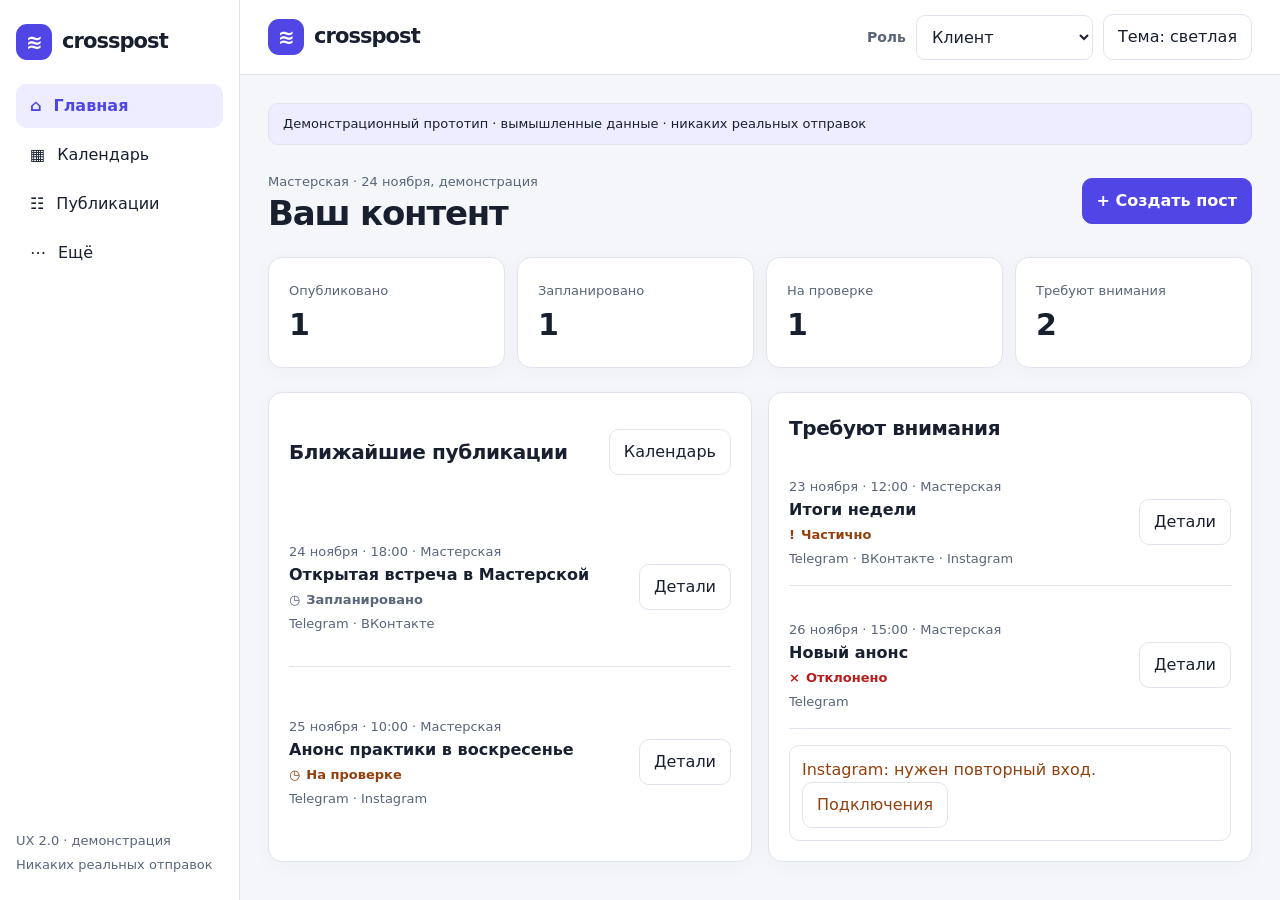
==== prototypes/ux-00/index.html @ fb5fc2f7 "test(prototype): cover moderation and mobile navigation in Chromium (T-509)" ====
<!doctype html>
<html lang="ru" data-theme="light">
<head><meta charset="utf-8"><meta name="viewport" content="width=device-width, initial-scale=1, viewport-fit=cover">
<meta http-equiv="Content-Security-Policy" content="default-src 'none'; style-src 'unsafe-inline'; script-src 'unsafe-inline'; img-src data: blob:; connect-src 'none'; form-action 'none'; base-uri 'none'">
<title>Crosspost — UX 2.0 · прототип</title>
<style>
:root{color-scheme:light;--bg:#f5f6fa;--panel:#fff;--ink:#182030;--muted:#59657a;--line:#e0e4ed;--accent:#4f46e5;--soft:#eeedff;--good:#166534;--warn:#92400e;--bad:#b91c1c;--shadow:0 4px 20px #26314a08}
[data-theme=dark]{color-scheme:dark;--bg:#10141c;--panel:#202838;--ink:#f1f5f9;--muted:#b0bed0;--line:#384358;--accent:#a5b4fc;--soft:#303253;--good:#86efac;--warn:#fcd34d;--bad:#fca5a5;--shadow:none}
*{box-sizing:border-box}body{margin:0;background:var(--bg);color:var(--ink);font:16px/1.5 system-ui,-apple-system,sans-serif}button,input,textarea,select{font:inherit;color:inherit}button{cursor:pointer}button:disabled{cursor:not-allowed;opacity:.6}button:focus-visible,input:focus-visible,textarea:focus-visible,select:focus-visible,a:focus-visible{outline:3px solid var(--accent);outline-offset:3px}button,input,textarea,select{min-height:44px}button{border:1px solid var(--line);border-radius:10px;background:var(--panel);padding:10px 14px}button:hover:not(:disabled){border-color:var(--accent)}button.primary{background:#4f46e5;color:white;border-color:#4f46e5;font-weight:650}button.subtle{background:transparent}button.danger{color:var(--bad)}button.active{background:var(--soft);color:var(--accent);font-weight:650}input,textarea,select{width:100%;border:1px solid var(--line);background:var(--panel);border-radius:9px;padding:11px}input[type=checkbox]{width:20px;min-height:20px;accent-color:#4f46e5}textarea{resize:vertical;min-height:130px}label{display:block;font-size:14px;font-weight:600}label>input,label>textarea,label>select{display:block;margin-top:7px}h1,h2,h3,p{margin:0}h1{font-size:clamp(25px,4vw,34px);letter-spacing:-.035em;line-height:1.2}h2{font-size:20px;letter-spacing:-.02em}h3{font-size:16px}small,.muted{color:var(--muted)}small{font-size:13px}.shell{display:grid;grid-template-columns:240px minmax(0,1fr);min-height:100dvh}.side{background:var(--panel);border-right:1px solid var(--line);padding:24px 16px;position:sticky;top:0;height:100dvh;display:flex;flex-direction:column;gap:24px}.brand{display:flex;align-items:center;gap:10px;font-size:21px;font-weight:750;letter-spacing:-.045em}.mark{display:grid;place-items:center;background:#4f46e5;color:white;width:36px;height:36px;border-radius:11px;font-size:20px}.nav{display:grid;gap:5px}.nav button{text-align:left;border:0;display:flex;gap:12px;align-items:center;background:transparent}.nav button.active{background:var(--soft)}.side .foot{margin-top:auto}.main{min-width:0}.top{display:flex;justify-content:space-between;align-items:center;gap:12px;padding:14px 28px;border-bottom:1px solid var(--line);background:var(--panel);position:sticky;top:0;z-index:2}.top select{width:auto;max-width:100%}.toolbar,.row{display:flex;align-items:center;gap:10px;flex-wrap:wrap}.spread{justify-content:space-between}.wrap{max-width:1160px;margin:auto;padding:28px;display:grid;gap:24px}.banner{background:var(--soft);border:1px solid var(--line);padding:10px 14px;border-radius:10px;font-size:13px;color:var(--ink)}.panel{background:var(--panel);border:1px solid var(--line);border-radius:14px;padding:20px;box-shadow:var(--shadow);min-width:0}.stack{display:grid;gap:16px}.grid2{display:grid;grid-template-columns:repeat(2,minmax(0,1fr));gap:16px}.metrics{display:grid;grid-template-columns:repeat(4,minmax(0,1fr));gap:12px}.metric b{display:block;font-size:30px;letter-spacing:-.05em}.list{display:grid;gap:0}.item{display:flex;align-items:center;justify-content:space-between;gap:12px;padding:15px 0;border-bottom:1px solid var(--line);min-width:0}.item:last-child{border:0}.item>div:first-child{min-width:0;overflow-wrap:anywhere}.status{display:inline-flex;gap:6px;align-items:center;font-size:13px;font-weight:650;color:var(--muted)}.status.good{color:var(--good)}.status.warn{color:var(--warn)}.status.bad{color:var(--bad)}.platform{display:inline-flex;align-items:center;gap:8px}.avatar{display:inline-grid;place-items:center;flex-shrink:0;width:36px;height:36px;border-radius:10px;background:var(--soft);color:var(--accent);font-size:12px;font-weight:800}.target{display:flex;align-items:center;gap:10px;padding:12px;border:1px solid var(--line);border-radius:10px;cursor:pointer;min-height:58px}.target>span:nth-child(2){flex:1}.target.disabled{opacity:.7;cursor:not-allowed}.target input{display:inline;margin:0}.editor{display:grid;grid-template-columns:minmax(0,1.4fr) minmax(0,1fr);gap:18px;align-items:start}.actions{display:flex;justify-content:flex-end;gap:10px;flex-wrap:wrap}.cal{display:grid;grid-template-columns:repeat(7,minmax(0,1fr));gap:6px}.cal button{min-width:0;padding:7px 4px;min-height:64px;text-align:left;font-size:13px;overflow-wrap:anywhere}.cal .blank{min-height:40px}.daylabel{text-align:center;font-size:12px;color:var(--muted)}.dot{display:block;font-size:11px;color:var(--accent);margin-top:3px}.chips{display:flex;gap:7px;flex-wrap:wrap}.chip{font-size:13px;padding:5px 10px;min-height:44px}.error{color:var(--bad);border:1px solid var(--bad);border-radius:10px;padding:12px}.notice{color:var(--warn);border:1px solid var(--line);border-radius:10px;padding:12px}.empty{padding:22px;text-align:center;color:var(--muted)}.detail{padding:12px;border:1px solid var(--line);border-radius:10px}.mobile{display:none}.preview{white-space:pre-wrap;overflow-wrap:anywhere}.file{overflow-wrap:anywhere}dialog{width:min(520px,calc(100vw - 32px));max-height:85dvh;overflow:auto;border:1px solid var(--line);border-radius:16px;background:var(--panel);color:var(--ink);padding:22px;box-shadow:0 14px 50px #0003}dialog::backdrop{background:#11182788}#toast{min-height:0}#toast:not(:empty){position:fixed;bottom:24px;right:24px;z-index:5;background:var(--panel);border:1px solid var(--line);border-radius:12px;padding:12px 18px;box-shadow:0 10px 36px #0002;max-width:calc(100vw - 48px)}.skip{position:absolute;left:-999px}.skip:focus{left:10px;top:10px;z-index:9;background:var(--panel);padding:12px}
@media(max-width:900px){.shell{grid-template-columns:190px minmax(0,1fr)}.side{padding:20px 12px}.wrap{padding:20px}.metrics{grid-template-columns:repeat(2,minmax(0,1fr))}.editor{grid-template-columns:1fr}.top{padding:12px 20px}}
@media(max-width:640px){.shell{display:block}.side{display:none}.top{position:relative;padding:12px 14px;flex-wrap:wrap}.top .toolbar{width:100%}.top select{flex:1;min-width:0}.wrap{padding:16px 14px calc(98px + env(safe-area-inset-bottom));gap:16px}.panel{padding:14px}.grid2{grid-template-columns:1fr}.metric b{font-size:26px}.mobile{display:flex;position:fixed;bottom:0;left:0;right:0;background:var(--panel);border-top:1px solid var(--line);padding:7px 5px calc(7px + env(safe-area-inset-bottom));z-index:3;justify-content:space-around}.mobile button{border:0;padding:6px 4px;flex:1;min-width:0;background:transparent;font-size:11px;display:grid;place-items:center;gap:2px}.mobile button.active{background:var(--soft)}.mobile .symbol{font-size:20px}.cal{gap:3px}.cal button{min-height:52px;padding:4px;font-size:12px}.dot{font-size:10px}.actions button{flex:1}.item{align-items:flex-start}.item>.toolbar{justify-content:flex-end}#toast:not(:empty){bottom:85px;right:12px;max-width:calc(100vw - 24px)}}
</style></head>
<body><a href="#content" class="skip">К содержанию</a>
<div class="shell"><aside class="side"><div class="brand"><span class="mark" aria-hidden="true">≋</span>crosspost</div><nav class="nav" id="nav" aria-label="Основное меню"></nav><div class="foot muted"><small>UX 2.0 · демонстрация<br>Никаких реальных отправок</small></div></aside>
<main class="main" id="content"><header class="top"><div class="brand"><span class="mark" aria-hidden="true">≋</span><span>crosspost</span></div><div class="toolbar"><label for="role" class="muted">Роль</label><select id="role" aria-label="Роль демонстрации"><option value="client">Клиент</option><option value="admin">Администратор</option></select><select id="profile" aria-label="Профиль" hidden><option value="studio">Мастерская (демо)</option><option value="yoga">Студия йоги (демо)</option></select><button id="theme" aria-label="Переключить тему">Тема: светлая</button></div></header><div class="wrap" id="view"></div></main></div>
<nav id="mobile" class="mobile" aria-label="Мобильное меню"></nav><dialog id="dialog" aria-labelledby="dialog-title"><div id="dialog-body"></div></dialog><div id="toast" role="status" aria-live="polite"></div>
<script>
"use strict";
const $=id=>document.getElementById(id);
const esc=s=>String(s??"").replace(/[&<>"']/g,c=>({"&":"&amp;","<":"&lt;",">":"&gt;",'"':"&quot;","'":"&#39;"}[c]));
const targets=[{id:"tg",name:"Telegram",detail:"Новости студии",tag:"TG"},{id:"vk",name:"ВКонтакте",detail:"Сообщество",tag:"VK"},{id:"ig",name:"Instagram",detail:"Профиль",tag:"IG"},{id:"ya",name:"Яндекс",detail:"Площадка",tag:"Я"}];
const status={scheduled:["◷","Запланировано",""],pending:["◷","На проверке","warn"],done:["✓","Опубликовано","good"],submitted:["?","Отправлено без подтверждения","warn"],failed:["!","Не опубликовано","bad"],partial:["!","Частично","warn"],rejected:["×","Отклонено","bad"],cancelled:["×","Отменено",""],unknown:["?","Результат неизвестен","warn"],relogin:["!","Нужен повторный вход","bad"]};
const date0="2026-11-24";
let seq=100,role="client",profile="studio",page="home",filter="all",query="",mode="week",selectedDate=date0,month=10,year=2026,weekStart="2026-11-23",theme="light",scenario="normal",notice="",toastTimer=0;
let posts=[
{id:1,profile:"studio",text:"Открытая встреча в Мастерской",date:"2026-11-24",time:"18:00",status:"scheduled",targets:["tg","vk"]},
{id:2,profile:"studio",text:"Анонс практики в воскресенье",date:"2026-11-25",time:"10:00",status:"pending",targets:["tg","ig"]},
{id:3,profile:"studio",text:"Итоги недели",date:"2026-11-23",time:"12:00",status:"partial",targets:["tg","vk","ig"],outcomes:{tg:"done",vk:"submitted",ig:"failed"}},
{id:4,profile:"studio",text:"Фото с мероприятия",date:"2026-11-23",time:"09:00",status:"done",targets:["tg"],outcomes:{tg:"done"}},
{id:5,profile:"studio",text:"Новый анонс",date:"2026-11-26",time:"15:00",status:"rejected",targets:["tg"],reason:"Уточните дату мероприятия."},
{id:6,profile:"yoga",text:"Утренняя практика йоги",date:"2026-11-27",time:"07:00",status:"scheduled",targets:["tg"]},
{id:7,profile:"yoga",text:"Расписание занятий",date:"2026-11-24",time:"13:00",status:"pending",targets:["tg","vk"]}];
const drafts=new Map(), connections={studio:{tg:"live",vk:"live",ig:"relogin",ya:"live"},yoga:{tg:"live",vk:"live",ig:"relogin",ya:"live"}};
const own=()=>posts.filter(p=>p.profile===profile);
const key=()=>role+":"+profile;
const fresh=()=>({text:"",media:"",kind:"none",targets:[],when:"later",date:selectedDate,time:"18:00",id:null});
const draft=()=>{if(!drafts.has(key()))drafts.set(key(),fresh());return drafts.get(key())};
const names={studio:"Мастерская",yoga:"Студия йоги"};
const navs=()=>role==="admin"?[["home","⌂","Обзор"],["calendar","▦","Контент-план"],["posts","☷","Публикации"],["moderation","✓","Модерация"],["clients","♙","Клиенты"],["connections","↔","Подключения"],["more","⋯","Ещё"]]:[["home","⌂","Главная"],["calendar","▦","Календарь"],["posts","☷","Публикации"],["more","⋯","Ещё"]];
const showStatus=s=>{const a=status[s]||status.unknown;return '<span class="status '+a[2]+'"><span aria-hidden="true">'+a[0]+'</span>'+a[1]+'</span>'};
const button=(label,action,cls="")=>'<button type="button" class="'+cls+'" data-action="'+action+'">'+label+'</button>';
const heading=(title,sub,action="")=>'<div class="row spread"><div><small>'+esc(sub)+'</small><h1>'+esc(title)+'</h1></div>'+action+'</div>';
const dateStr=d=>new Date(d+"T12:00:00Z").toLocaleDateString("ru-RU",{day:"numeric",month:"long",timeZone:"UTC"});
const iso=(y,m,d)=>new Date(Date.UTC(y,m,d)).toISOString().slice(0,10);
const shift=(d,n)=>{const x=new Date(d+"T12:00:00Z");x.setUTCDate(x.getUTCDate()+n);return x.toISOString().slice(0,10)};
function toast(s){$("toast").textContent=s;clearTimeout(toastTimer);toastTimer=setTimeout(()=>$("toast").textContent="",3500)}
function go(p){page=p;notice="";render();$("content").focus?.();window.scrollTo(0,0)}
function showDialog(title,body){$("dialog-body").innerHTML='<div class="stack"><div class="row spread"><h2 id="dialog-title">'+esc(title)+'</h2>'+button("Закрыть","close","subtle")+'</div>'+body+'</div>';$("dialog").showModal()}
function card(p){return '<div class="item"><div><small>'+dateStr(p.date)+' · '+esc(p.time)+' · '+esc(names[p.profile])+'</small><h3>'+esc(p.text||"Без текста")+'</h3>'+showStatus(p.status)+'<div class="muted"><small>'+esc(p.targets.map(t=>targets.find(x=>x.id===t)?.name||t).join(" · "))+'</small></div></div>'+button("Детали","detail:"+p.id,"subtle")+'</div>'}
function renderNav(){const ns=navs();$("nav").innerHTML=ns.map(n=>button('<span aria-hidden="true">'+n[1]+'</span> '+n[2],"go:"+n[0],page===n[0]?"active":"")).join("");const ms=role==="admin"?ns.filter(n=>["home","calendar","posts","moderation","more"].includes(n[0])):ns;$("mobile").innerHTML=ms.map(n=>button('<span class="symbol" aria-hidden="true">'+n[1]+'</span>'+n[2],"go:"+n[0],page===n[0]?"active":"")).join("");document.querySelectorAll("nav button").forEach(b=>{if(b.classList.contains("active"))b.setAttribute("aria-current","page")});$("profile").hidden=role!=="admin";$("theme").textContent="Тема: "+(theme==="dark"?"тёмная":"светлая")}
function home(){const p=own();const metrics=[["Опубликовано",p.filter(x=>x.status==="done").length],["Запланировано",p.filter(x=>x.status==="scheduled").length],["На проверке",p.filter(x=>x.status==="pending").length],["Требуют внимания",p.filter(x=>["partial","failed","submitted","unknown","rejected"].includes(x.status)).length]];return heading(role==="admin"?"Рабочее пространство":"Ваш контент",names[profile]+" · 24 ноября, демонстрация",button("+ Создать пост","new","primary"))+'<div class="metrics">'+metrics.map(m=>'<div class="panel metric"><small>'+m[0]+'</small><b>'+m[1]+'</b></div>').join("")+'</div><div class="grid2"><section class="panel stack"><div class="row spread"><h2>Ближайшие публикации</h2>'+button("Календарь","go:calendar","subtle")+'</div>'+ (p.filter(x=>["scheduled","pending"].includes(x.status)).sort((a,b)=>a.date.localeCompare(b.date)).map(card).join("")||'<p class="empty">Пока ничего не запланировано</p>')+'</section><section class="panel stack"><h2>Требуют внимания</h2>'+p.filter(x=>["partial","failed","submitted","unknown","rejected"].includes(x.status)).map(card).join("")+'<div class="notice">Instagram: нужен повторный вход. '+button("Подключения","go:connections")+'</div></section></div>'}
function eligible(t,d){return connections[profile][t.id]==="live"&&!(d.kind==="video"&&t.id==="ya")}
function editor(){const d=draft(),allowed=targets.filter(t=>eligible(t,d));return heading(d.id?"Редактирование":"Новая публикация",names[profile]+" · "+(d.text||d.media?"Черновик в этой демо-сессии":"Черновик"),button("К публикациям","go:posts","subtle"))+'<div class="editor"><section class="panel stack"><label for="post-text">Текст публикации</label><textarea id="post-text" placeholder="Напишите текст поста…">'+esc(d.text)+'</textarea><small id="count">'+d.text.length+' символов</small><div class="row spread"><h3>Медиа</h3>'+button("Выбрать из демо-медиатеки","pick-demo")+'</div><label for="file">Выбрать файл (только имя, без загрузки)</label><input id="file" type="file" accept="image/*,video/*"><div class="file">'+(d.media?esc(d.media)+" "+button("Убрать","clear-media","subtle"):"<small>Нет вложения</small>")+'</div><div class="notice">Файл никуда не передаётся. Данные только в памяти этой вкладки.</div></section><section class="panel stack"><div class="row spread"><h2>Площадки</h2><small>'+d.targets.length+' выбрано</small></div>'+targets.map(t=>'<label class="target '+(eligible(t,d)?"":"disabled")+'"><span class="avatar">'+t.tag+'</span><span>'+t.name+'<br><small>'+esc(eligible(t,d)?t.detail:connections[profile][t.id]!=="live"?"Нужен повторный вход":"Видео недоступно")+'</small></span><input type="checkbox" data-target="'+t.id+'" '+(d.targets.includes(t.id)?"checked":"")+' '+(eligible(t,d)?"":"disabled")+'></label>').join("")+'<div class="row">'+button("Выбрать доступные","all-targets","subtle")+button("Снять выбор","no-targets","subtle")+'</div><label>Когда<select id="when"><option value="now" '+(d.when==="now"?"selected":"")+'>Сейчас</option><option value="later" '+(d.when==="later"?"selected":"")+'>По расписанию</option></select></label>'+(d.when==="later"?'<div class="grid2"><label>Дата<input type="date" id="date" value="'+esc(d.date)+'"></label><label>Время<input type="time" id="time" value="'+esc(d.time)+'"></label></div><small>Часовой пояс демонстрации: Europe/Moscow</small>':'')+(role==="client"&&profile==="studio"?'<div class="notice">Для этого профиля обязательна проверка администратором.</div>':'')+(notice?'<div role="alert" class="error">'+esc(notice)+'</div>':'')+'<div class="actions">'+button("Предпросмотр","preview")+button(role==="client"&&profile==="studio"?"На проверку":d.id?"Сохранить":d.when==="now"?"Опубликовать (демо)":"Запланировать","submit","primary")+'</div></section></div>'}
function publications(){const visible=own().filter(p=>(filter==="all"||filter==="attention"&&["partial","failed","submitted","unknown","rejected","relogin"].includes(p.status)||filter===p.status)&&p.text.toLowerCase().includes(query.toLowerCase()));return heading("Публикации",names[profile],button("+ Создать пост","new","primary"))+'<section class="panel stack"><label>Поиск<input id="search" value="'+esc(query)+'" placeholder="Поиск по тексту"></label><div class="chips">'+[["all","Все"],["scheduled","Запланировано"],["pending","На проверке"],["done","Опубликовано"],["attention","Требуют внимания"]].map(a=>button(a[1],"filter:"+a[0],"chip "+(filter===a[0]?"active":""))).join("")+'</div>'+(scenario==="read-error"?'<div class="error" role="alert">Не удалось загрузить публикации. Это не пустой список. '+button("Повторить загрузку","retry-read")+'</div>':visible.map(card).join("")||'<div class="empty">Нет публикаций по этим фильтрам.</div>')+'</section><section class="panel row spread"><div><h3>Черновик текущей сессии</h3><small>'+esc(draft().text||"Нет текста")+'</small></div>'+button("Открыть редактор","go:editor")+'</section>'}
function calendar(){let ds=[];if(mode==="month"){const start=(new Date(Date.UTC(year,month,1)).getUTCDay()+6)%7;const max=new Date(Date.UTC(year,month+1,0)).getUTCDate();ds=[...Array(start).fill(null),...Array.from({length:max},(_,i)=>iso(year,month,i+1))]}else ds=Array.from({length:7},(_,i)=>shift(weekStart,i));const list=own().filter(p=>mode==="list"?["scheduled","pending"].includes(p.status):p.date===selectedDate).sort((a,b)=>(a.date+a.time).localeCompare(b.date+b.time));return heading("Контент-план",names[profile]+" · Europe/Moscow",button("+ Создать пост","new","primary"))+'<section class="panel stack"><div class="row spread"><h2>'+new Date(Date.UTC(year,month,1)).toLocaleDateString("ru-RU",{month:"long",year:"numeric",timeZone:"UTC"})+'</h2><div class="toolbar">'+button("←","cal-prev")+button("Сегодня (демо)","cal-today")+button("→","cal-next")+'</div></div><div class="chips">'+[["week","Неделя"],["month","Месяц"],["list","Список"]].map(a=>button(a[1],"mode:"+a[0],mode===a[0]?"active":"")).join("")+'</div>'+(mode==="list"?"":'<div class="cal">'+["Пн","Вт","Ср","Чт","Пт","Сб","Вс"].map(s=>'<div class="daylabel">'+s+'</div>').join("")+ds.map(d=>d?button(Number(d.slice(-2))+'<span class="dot">'+(own().filter(p=>p.date===d).length||"")+'</span>',"date:"+d,selectedDate===d?"active":""):'<div class="blank"></div>').join("")+'</div>')+'</section><section class="panel stack"><div class="row spread"><h2>'+ (mode==="list"?"Ближайшие":dateStr(selectedDate))+'</h2>'+button("+ На эту дату","new-date")+'</div>'+(list.map(card).join("")||'<p class="empty">На этот день нет публикаций</p>')+'</section>'}
function moderation(){if(role!=="admin")return home();const p=posts.filter(x=>x.status==="pending");return heading("Модерация","Все демонстрационные клиенты")+'<section class="panel stack">'+(p.map(card).join("")||'<p class="empty">Нет публикаций на проверке</p>')+'</section>'}
function clients(){if(role!=="admin")return home();return heading("Клиенты","Управление профилями · демо")+'<section class="panel">'+Object.keys(names).map(k=>'<div class="item"><div><h3>'+names[k]+'</h3><small>'+posts.filter(p=>p.profile===k&&p.status==="pending").length+' на проверке · '+posts.filter(p=>p.profile===k).length+' публикаций</small></div>'+button("Открыть","client:"+k)+'</div>').join("")+'</section>'}
function connectionView(){return heading("Подключения",names[profile])+'<section class="panel stack">'+targets.map(t=>'<div class="item"><div><span class="platform"><span class="avatar">'+t.tag+'</span><b>'+t.name+'</b></span><br><small>'+ (connections[profile][t.id]==="live"?"Подключён":"Нужен повторный вход")+'</small></div>'+(role==="admin"?button(connections[profile][t.id]==="live"?"Проверить (демо)":"Переподключить (демо)","connect:"+t.id):'<small>Управляет администратор</small>')+'</div>').join("")+'</section>'}
function more(){return heading("Ещё","Настройки и демо-сценарии")+'<div class="grid2"><section class="panel stack"><h2>Рабочие инструменты</h2>'+button("Подключения","go:connections")+ (role==="admin"?button("Клиенты","go:clients")+button("Модерация","go:moderation")+button("Импорт плана (путь)","go:import"):"")+button("Медиатека (демо)","go:media")+'</section><section class="panel stack"><h2>Проверить сценарий</h2><label>Состояние демонстрации<select id="scenario">'+[["normal","Обычный результат"],["read-error","Ошибка чтения"],["mixed","Частичный результат"],["unknown","Потеря ответа при отправке"]].map(a=>'<option value="'+a[0]+'" '+(scenario===a[0]?"selected":"")+'>'+a[1]+'</option>').join("")+'</select></label><small>Сценарии не выполняют сетевых запросов.</small>'+button("Сбросить демо","reset","danger")+'</section></div>'}
function media(){return heading("Медиатека","Демонстрационные файлы")+'<div class="grid2">'+["Афиша.jpg","Практика.mp4","Логотип.png"].map((n,i)=>'<section class="panel stack"><div style="background:var(--soft);min-height:100px;display:grid;place-items:center;border-radius:10px;font-size:28px" aria-hidden="true">'+(i===1?"▷":"▧")+'</div><h3>'+n+'</h3>'+button("В черновик","media:"+i)+'</section>').join("")+'</div>'}
function importView(){return heading("Импорт контент-плана","Демонстрация будущего маршрута")+'<section class="panel stack"><h2>1. Источник → 2. Сопоставление → 3. Проверка</h2><p>Существующий импорт Google Sheets, XLSX и CSV будет сохранён. В UX-00 файлы не разбираются и записи не создаются.</p>'+button("К контент-плану","go:calendar")+'</section>'}
function render(){renderNav();const f={home,editor,posts:publications,calendar,moderation,clients,connections:connectionView,more,media,import:importView}[page]||home;$("view").innerHTML='<div class="banner">Демонстрационный прототип · вымышленные данные · никаких реальных отправок</div>'+f()}
function details(p){if(!p||role==="client"&&p.profile!==profile)return;let body='<small>'+esc(names[p.profile])+' · '+dateStr(p.date)+' · '+esc(p.time)+'</small>'+showStatus(p.status)+'<div class="detail preview">'+esc(p.text)+'</div>';if(p.reason)body+='<div class="notice">'+esc(p.reason)+'</div>';body+=p.targets.map(t=>'<div class="row spread"><span>'+esc(targets.find(x=>x.id===t)?.name||t)+'</span>'+showStatus(p.outcomes?.[t]||p.status)+'</div>').join("");if(p.status==="scheduled"&&p.profile===profile)body+='<div class="actions">'+button("Изменить","edit:"+p.id)+button("Отменить пост","cancel-confirm:"+p.id,"danger")+'</div>';if(p.status==="pending"&&role==="admin")body+='<label>Причина отклонения<textarea id="reason" rows="2" placeholder="Укажите, что исправить"></textarea></label><div class="actions">'+button("Отклонить","reject:"+p.id,"danger")+button("Одобрить","approve:"+p.id,"primary")+'</div>';if(["submitted","partial","unknown"].includes(p.status))body+='<div class="notice">Неподтверждённая отправка не считается успехом. Повтор недоступен.</div>';showDialog("Публикация",body)}
function setMedia(n,kind){const d=draft();d.media=n;d.kind=kind;const before=d.targets.length;d.targets=d.targets.filter(id=>eligible(targets.find(t=>t.id===id),d));if(before!==d.targets.length)toast("Недоступная цель снята. Новые цели не добавлены.");render()}
function submit(){const d=draft();if(!d.text.trim()&&!d.media){notice="Добавьте текст или медиа.";render();return}if(!d.targets.length){notice="Выберите хотя бы одну площадку.";render();return}if(d.when==="later"&&(!d.date||!d.time||(d.date<date0||d.date===date0&&d.time<"12:00"))){notice="Укажите допустимые дату и время.";render();return}if(d.id&&d.when!=="later"){notice="При редактировании расписания выберите дату и время.";render();return}if(d.id&&!own().some(p=>p.id===d.id&&p.status==="scheduled")){notice="Пост уже изменился. Откройте его заново.";render();return}const pending=role==="client"&&profile==="studio";let st=pending?"pending":d.when==="later"?"scheduled":"done",outcomes;if(st==="done"){outcomes=Object.fromEntries(d.targets.map((t,i)=>[t,scenario==="unknown"?"unknown":scenario==="mixed"?i===0?"submitted":i===1?"failed":"done":"done"]));if(scenario==="unknown")st="unknown";else if(scenario==="mixed")st=d.targets.length===1?"submitted":"partial"}const p={id:d.id||++seq,profile,text:d.text,date:d.when==="later"?d.date:date0,time:d.when==="later"?d.time:"12:00",status:st,targets:[...d.targets],media:d.media,outcomes};posts=d.id?posts.map(x=>x.id===d.id?p:x):[p,...posts];drafts.delete(key());filter="all";query="";scenario="normal";go("posts");details(p);toast("Демонстрация: "+status[st][1])}
document.addEventListener("click",e=>{const b=e.target.closest("[data-action]");if(!b)return;const [a,v]=b.dataset.action.split(":");const p=posts.find(x=>x.id===Number(v));switch(a){case"go":go(v);break;case"new":go("editor");break;case"new-date":draft().date=selectedDate;draft().when="later";go("editor");break;case"close":$("dialog").close();break;case"detail":details(p);break;case"filter":filter=v;render();break;case"mode":mode=v;render();break;case"date":selectedDate=v;render();break;case"cal-prev":case"cal-next":{const n=a==="cal-prev"?-1:1;if(mode==="month"){const x=new Date(Date.UTC(year,month+n,1));year=x.getUTCFullYear();month=x.getUTCMonth();selectedDate=iso(year,month,1)}else{weekStart=shift(weekStart,n*7);selectedDate=weekStart;const x=new Date(weekStart+"T12:00:00Z");year=x.getUTCFullYear();month=x.getUTCMonth()}render();break}case"cal-today":year=2026;month=10;weekStart="2026-11-23";selectedDate=date0;render();break;case"all-targets":draft().targets=targets.filter(t=>eligible(t,draft())).map(t=>t.id);render();break;case"no-targets":draft().targets=[];render();break;case"clear-media":setMedia("","none");break;case"pick-demo":go("media");break;case"media":setMedia(["Афиша.jpg","Практика.mp4","Логотип.png"][Number(v)],v==="1"?"video":"image");go("editor");break;case"preview":showDialog("Приблизительный предпросмотр",'<div class="detail preview">'+esc(draft().text||"Нет текста")+'</div><small>'+esc(draft().media)+'</small><p>Выбрано площадок: '+draft().targets.length+'</p><small>Внешний вид на реальных площадках может отличаться.</small>');break;case"submit":submit();break;case"edit":if(p&&p.profile===profile&&p.status==="scheduled"){$("dialog").close();drafts.set(key(),{text:p.text,media:p.media||"",kind:p.media?.endsWith(".mp4")?"video":"none",targets:[...p.targets],when:"later",date:p.date,time:p.time,id:p.id});go("editor")}break;case"cancel-confirm":if(p&&p.profile===profile&&p.status==="scheduled"){$("dialog").close();showDialog("Отменить публикацию?",'<p>Пост не будет отправлен (демо).</p>'+button("Подтвердить отмену","cancel:"+p.id,"danger"))}break;case"cancel":if(p&&p.profile===profile&&p.status==="scheduled"){p.status="cancelled";$("dialog").close();render();toast("Пост отменён (демо)")}break;case"approve":case"reject":if(role==="admin"&&p?.status==="pending"){if(a==="reject"&&!$("reason").value.trim()){toast("Укажите причину отклонения");break}p.status=a==="approve"?"scheduled":"rejected";if(a==="reject")p.reason=$("reason").value.trim();$("dialog").close();render();toast("Решение сохранено (демо)")}break;case"client":if(role==="admin"&&names[v]){profile=v;$("profile").value=v;go("home")}break;case"connect":if(role==="admin"&&connections[profile][v]){connections[profile][v]="live";render();toast("Демонстрационная проверка выполнена")}break;case"retry-read":scenario="normal";render();break;case"reset":location.reload();break;}});
document.addEventListener("input",e=>{const el=e.target;if(el.id==="post-text"){draft().text=el.value;$("count").textContent=el.value.length+" символов"}if(el.id==="search"){query=el.value;const pos=el.selectionStart;render();$("search").focus();$("search").setSelectionRange(pos,pos)}});
document.addEventListener("change",e=>{const el=e.target;if(el.id==="role"){role=el.value;profile=role==="client"?"studio":$("profile").value;filter="all";query="";go("home")}else if(el.id==="profile"&&role==="admin"){profile=el.value;filter="all";query="";go("home")}else if(el.id==="file"){const f=el.files[0];if(f)setMedia(f.name,f.type.startsWith("video/")?"video":"image")}else if(el.dataset.target){const d=draft(),id=el.dataset.target;if(el.checked&&eligible(targets.find(t=>t.id===id),d))d.targets=[...new Set([...d.targets,id])];else d.targets=d.targets.filter(x=>x!==id);render();document.querySelector('[data-target="'+id+'"]')?.focus()}else if(["when","date","time"].includes(el.id)){draft()[el.id]=el.value;if(el.id==="when"){if(draft().id&&el.value==="now"){draft().when="later";toast("Для существующего поста доступно только изменение расписания.")}render()}}else if(el.id==="scenario"){scenario=el.value;toast("Сценарий выбран")}});
$("theme").addEventListener("click",()=>{theme=theme==="light"?"dark":"light";document.documentElement.dataset.theme=theme;renderNav()});render();
</script></body></html>
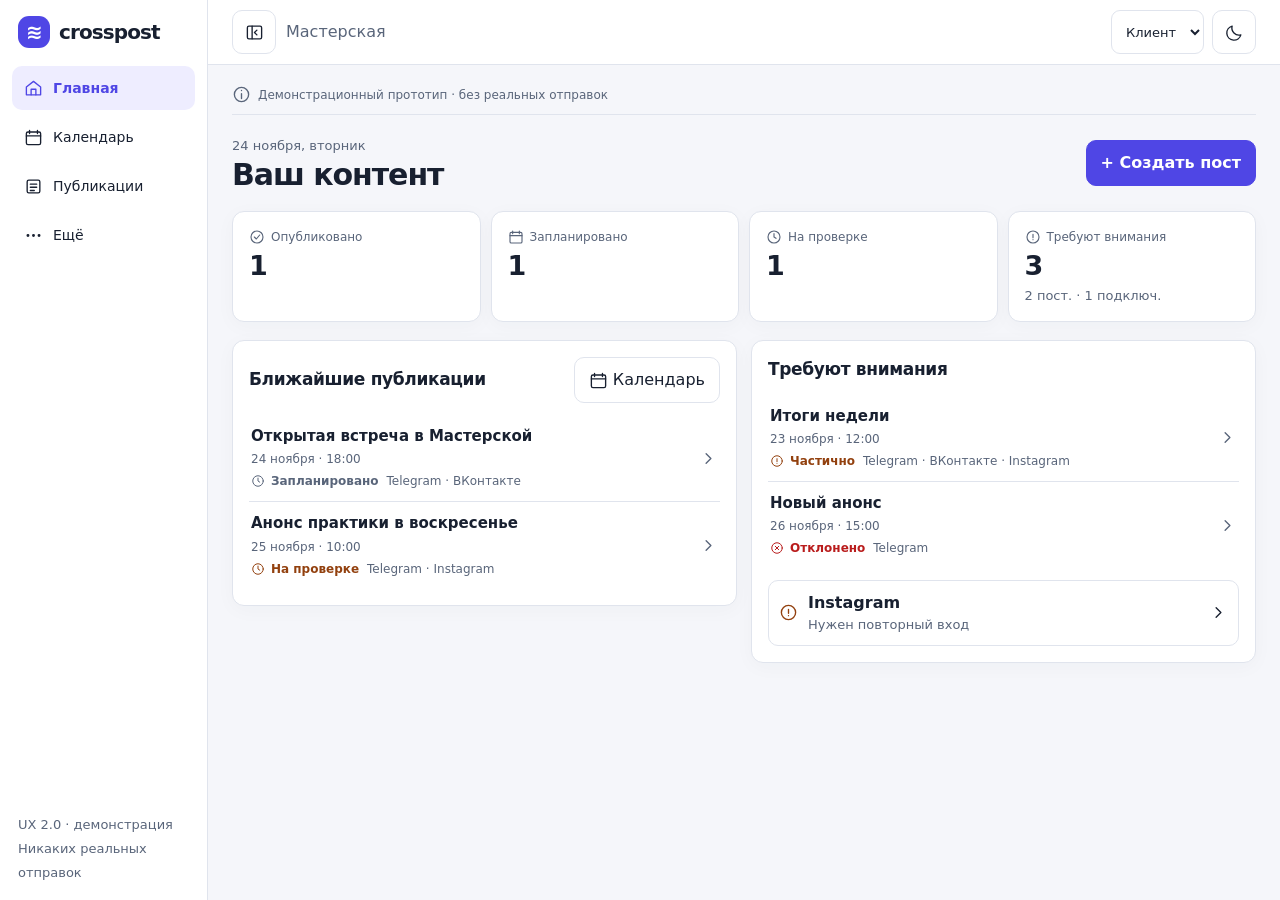
==== commit 4a27cb4c: "feat(prototype): compact R2 workspace, actionable metrics and event calendar (T-509)" ====
--- a/prototypes/ux-00/index.html
+++ b/prototypes/ux-00/index.html
@@ -9,14 +9,86 @@
 *{box-sizing:border-box}body{margin:0;background:var(--bg);color:var(--ink);font:16px/1.5 system-ui,-apple-system,sans-serif}button,input,textarea,select{font:inherit;color:inherit}button{cursor:pointer}button:disabled{cursor:not-allowed;opacity:.6}button:focus-visible,input:focus-visible,textarea:focus-visible,select:focus-visible,a:focus-visible{outline:3px solid var(--accent);outline-offset:3px}button,input,textarea,select{min-height:44px}button{border:1px solid var(--line);border-radius:10px;background:var(--panel);padding:10px 14px}button:hover:not(:disabled){border-color:var(--accent)}button.primary{background:#4f46e5;color:white;border-color:#4f46e5;font-weight:650}button.subtle{background:transparent}button.danger{color:var(--bad)}button.active{background:var(--soft);color:var(--accent);font-weight:650}input,textarea,select{width:100%;border:1px solid var(--line);background:var(--panel);border-radius:9px;padding:11px}input[type=checkbox]{width:20px;min-height:20px;accent-color:#4f46e5}textarea{resize:vertical;min-height:130px}label{display:block;font-size:14px;font-weight:600}label>input,label>textarea,label>select{display:block;margin-top:7px}h1,h2,h3,p{margin:0}h1{font-size:clamp(25px,4vw,34px);letter-spacing:-.035em;line-height:1.2}h2{font-size:20px;letter-spacing:-.02em}h3{font-size:16px}small,.muted{color:var(--muted)}small{font-size:13px}.shell{display:grid;grid-template-columns:240px minmax(0,1fr);min-height:100dvh}.side{background:var(--panel);border-right:1px solid var(--line);padding:24px 16px;position:sticky;top:0;height:100dvh;display:flex;flex-direction:column;gap:24px}.brand{display:flex;align-items:center;gap:10px;font-size:21px;font-weight:750;letter-spacing:-.045em}.mark{display:grid;place-items:center;background:#4f46e5;color:white;width:36px;height:36px;border-radius:11px;font-size:20px}.nav{display:grid;gap:5px}.nav button{text-align:left;border:0;display:flex;gap:12px;align-items:center;background:transparent}.nav button.active{background:var(--soft)}.side .foot{margin-top:auto}.main{min-width:0}.top{display:flex;justify-content:space-between;align-items:center;gap:12px;padding:14px 28px;border-bottom:1px solid var(--line);background:var(--panel);position:sticky;top:0;z-index:2}.top select{width:auto;max-width:100%}.toolbar,.row{display:flex;align-items:center;gap:10px;flex-wrap:wrap}.spread{justify-content:space-between}.wrap{max-width:1160px;margin:auto;padding:28px;display:grid;gap:24px}.banner{background:var(--soft);border:1px solid var(--line);padding:10px 14px;border-radius:10px;font-size:13px;color:var(--ink)}.panel{background:var(--panel);border:1px solid var(--line);border-radius:14px;padding:20px;box-shadow:var(--shadow);min-width:0}.stack{display:grid;gap:16px}.grid2{display:grid;grid-template-columns:repeat(2,minmax(0,1fr));gap:16px}.metrics{display:grid;grid-template-columns:repeat(4,minmax(0,1fr));gap:12px}.metric b{display:block;font-size:30px;letter-spacing:-.05em}.list{display:grid;gap:0}.item{display:flex;align-items:center;justify-content:space-between;gap:12px;padding:15px 0;border-bottom:1px solid var(--line);min-width:0}.item:last-child{border:0}.item>div:first-child{min-width:0;overflow-wrap:anywhere}.status{display:inline-flex;gap:6px;align-items:center;font-size:13px;font-weight:650;color:var(--muted)}.status.good{color:var(--good)}.status.warn{color:var(--warn)}.status.bad{color:var(--bad)}.platform{display:inline-flex;align-items:center;gap:8px}.avatar{display:inline-grid;place-items:center;flex-shrink:0;width:36px;height:36px;border-radius:10px;background:var(--soft);color:var(--accent);font-size:12px;font-weight:800}.target{display:flex;align-items:center;gap:10px;padding:12px;border:1px solid var(--line);border-radius:10px;cursor:pointer;min-height:58px}.target>span:nth-child(2){flex:1}.target.disabled{opacity:.7;cursor:not-allowed}.target input{display:inline;margin:0}.editor{display:grid;grid-template-columns:minmax(0,1.4fr) minmax(0,1fr);gap:18px;align-items:start}.actions{display:flex;justify-content:flex-end;gap:10px;flex-wrap:wrap}.cal{display:grid;grid-template-columns:repeat(7,minmax(0,1fr));gap:6px}.cal button{min-width:0;padding:7px 4px;min-height:64px;text-align:left;font-size:13px;overflow-wrap:anywhere}.cal .blank{min-height:40px}.daylabel{text-align:center;font-size:12px;color:var(--muted)}.dot{display:block;font-size:11px;color:var(--accent);margin-top:3px}.chips{display:flex;gap:7px;flex-wrap:wrap}.chip{font-size:13px;padding:5px 10px;min-height:44px}.error{color:var(--bad);border:1px solid var(--bad);border-radius:10px;padding:12px}.notice{color:var(--warn);border:1px solid var(--line);border-radius:10px;padding:12px}.empty{padding:22px;text-align:center;color:var(--muted)}.detail{padding:12px;border:1px solid var(--line);border-radius:10px}.mobile{display:none}.preview{white-space:pre-wrap;overflow-wrap:anywhere}.file{overflow-wrap:anywhere}dialog{width:min(520px,calc(100vw - 32px));max-height:85dvh;overflow:auto;border:1px solid var(--line);border-radius:16px;background:var(--panel);color:var(--ink);padding:22px;box-shadow:0 14px 50px #0003}dialog::backdrop{background:#11182788}#toast{min-height:0}#toast:not(:empty){position:fixed;bottom:24px;right:24px;z-index:5;background:var(--panel);border:1px solid var(--line);border-radius:12px;padding:12px 18px;box-shadow:0 10px 36px #0002;max-width:calc(100vw - 48px)}.skip{position:absolute;left:-999px}.skip:focus{left:10px;top:10px;z-index:9;background:var(--panel);padding:12px}
 @media(max-width:900px){.shell{grid-template-columns:190px minmax(0,1fr)}.side{padding:20px 12px}.wrap{padding:20px}.metrics{grid-template-columns:repeat(2,minmax(0,1fr))}.editor{grid-template-columns:1fr}.top{padding:12px 20px}}
 @media(max-width:640px){.shell{display:block}.side{display:none}.top{position:relative;padding:12px 14px;flex-wrap:wrap}.top .toolbar{width:100%}.top select{flex:1;min-width:0}.wrap{padding:16px 14px calc(98px + env(safe-area-inset-bottom));gap:16px}.panel{padding:14px}.grid2{grid-template-columns:1fr}.metric b{font-size:26px}.mobile{display:flex;position:fixed;bottom:0;left:0;right:0;background:var(--panel);border-top:1px solid var(--line);padding:7px 5px calc(7px + env(safe-area-inset-bottom));z-index:3;justify-content:space-around}.mobile button{border:0;padding:6px 4px;flex:1;min-width:0;background:transparent;font-size:11px;display:grid;place-items:center;gap:2px}.mobile button.active{background:var(--soft)}.mobile .symbol{font-size:20px}.cal{gap:3px}.cal button{min-height:52px;padding:4px;font-size:12px}.dot{font-size:10px}.actions button{flex:1}.item{align-items:flex-start}.item>.toolbar{justify-content:flex-end}#toast:not(:empty){bottom:85px;right:12px;max-width:calc(100vw - 24px)}}
+
+/* R2: compact desktop workspace; mobile retains 44px touch targets. */
+.shell{grid-template-columns:208px minmax(0,1fr)}
+.shell.collapsed{grid-template-columns:68px minmax(0,1fr)}
+.side{padding:16px 12px;gap:18px}
+.side .brand{padding:0 6px;gap:9px;font-size:20px}
+.side .brand .mark{width:32px;height:32px;flex-shrink:0}
+.side .foot{padding:0 6px}
+.nav button{min-height:44px;padding:10px 12px;gap:10px;font-size:14px}
+.nav button svg{flex-shrink:0}
+.collapsed .side{padding-inline:9px}
+.collapsed .side .brand{padding:0;justify-content:center}
+.collapsed .side .brand-name,.collapsed .side .nav-label,.collapsed .side .foot{display:none}
+.collapsed .nav button{justify-content:center;padding:10px}
+.top{min-height:64px;position:relative;padding:10px 24px;gap:12px}
+.top .context{display:flex;align-items:center;gap:10px;min-width:0}
+.top .mobile-brand{display:none}
+.top .toolbar{flex-wrap:nowrap;justify-content:flex-end;min-width:0;gap:8px}
+.top select{font-size:13px;min-height:44px;padding:8px 10px;max-width:180px}
+.top select[hidden]{display:none}
+.top .role-select{max-width:150px}
+.top .icon-btn{flex-shrink:0}
+.icon-btn{width:44px;height:44px;padding:0;display:inline-grid;place-items:center}
+svg.ico{width:19px;height:19px;vertical-align:middle;flex-shrink:0;fill:none;stroke:currentColor;stroke-width:1.7;stroke-linecap:round;stroke-linejoin:round}
+.wrap{padding:20px 24px;gap:18px;max-width:1440px}
+.banner{display:flex;align-items:center;gap:7px;background:transparent;border:0;border-bottom:1px solid var(--line);padding:0 0 10px;border-radius:0;color:var(--muted);font-size:12px}
+h1{font-size:clamp(24px,3vw,30px)}h2{font-size:17px}h3{font-size:15px}
+.panel{padding:16px;border-radius:12px}
+.stack{gap:12px;align-content:start}
+.grid2{align-items:start;gap:14px}
+.metrics{grid-template-columns:repeat(4,minmax(0,1fr));gap:10px}
+.metric{display:grid;gap:5px;text-align:left;min-height:90px;align-content:start;white-space:normal}
+.metric b{font-size:27px;line-height:1.1}
+.metric .metric-label{display:flex;gap:6px;align-items:center;font-size:12px;color:var(--muted)}
+.metric .metric-label svg{width:16px;height:16px}
+.item{padding:0;display:block}
+.post-row{display:flex;width:100%;text-align:left;align-items:center;gap:10px;border:0;border-radius:8px;background:transparent;padding:11px 2px;min-width:0}
+.post-row:hover{background:var(--soft)}
+.post-row .post-content{flex:1;min-width:0;overflow-wrap:anywhere}
+.post-row .post-content h3{font-weight:650;line-height:1.35}
+.post-row .post-meta{display:flex;gap:8px;flex-wrap:wrap;align-items:center;font-size:12px;color:var(--muted);margin-top:4px}
+.post-row .post-content .status{font-size:12px}
+.post-row>.ico{color:var(--muted)}
+.status .ico{width:14px;height:14px}
+.attention-row{display:flex;text-align:left;align-items:center;gap:10px;width:100%;border:1px solid var(--line);background:transparent;padding:10px}
+.attention-row>span:nth-child(2){flex:1}
+.attention-row small{display:block}
+.attention-row>.ico:first-child{color:var(--warn)}
+.calendar-controls{align-items:center;gap:10px}
+.calendar-controls select{width:auto;max-width:100%;font-size:13px}
+.week-grid,.month-grid{display:grid;grid-template-columns:repeat(7,minmax(0,1fr));gap:6px;align-items:start}
+.day-cell{display:grid;gap:5px;min-width:0;padding:6px;border:1px solid var(--line);border-radius:9px;min-height:142px;align-content:start}
+.day-cell.selected{border-color:var(--accent);background:var(--soft)}
+.day-head{display:flex;gap:5px;justify-content:space-between;align-items:center}
+.day-head button{min-height:44px;min-width:0;background:transparent;border:0;padding:4px;font-size:12px}
+.day-head .add-day{width:44px;flex-shrink:0;padding:0}
+.event{border:1px solid var(--line);border-left:3px solid var(--accent);display:grid;gap:3px;text-align:left;min-height:64px;padding:6px;font-size:12px;line-height:1.3;min-width:0;overflow-wrap:anywhere}
+.event strong{font-size:12px;display:-webkit-box;-webkit-line-clamp:2;-webkit-box-orient:vertical;overflow:hidden}
+.event small{font-size:10px;line-height:1.3}
+.event .event-status{font-size:10px;font-weight:650}
+.event.done{border-left-color:var(--good)}.event.pending,.event.submitted,.event.partial,.event.unknown{border-left-color:var(--warn)}.event.failed,.event.rejected,.event.relogin{border-left-color:var(--bad)}
+.month-cell{display:grid;gap:5px;min-height:92px;align-content:start;padding:6px;border:1px solid var(--line);border-radius:8px;min-width:0}
+.month-cell.selected{border-color:var(--accent)}
+.month-cell .event{min-height:44px}
+.month-cell .day-head button{min-height:44px}
+.legend{display:flex;gap:10px;flex-wrap:wrap}
+.legend .status{font-size:11px}
+@media(max-width:1050px) and (min-width:641px){.shell{grid-template-columns:180px minmax(0,1fr)}.top{padding-inline:14px}.wrap{padding-inline:16px}.metrics{grid-template-columns:repeat(2,minmax(0,1fr))}.week-grid{grid-template-columns:repeat(4,minmax(0,1fr))}.grid2{grid-template-columns:1fr}}
+@media(max-width:640px){.shell,.shell.collapsed{display:block}.top{padding:8px 14px;flex-wrap:nowrap}.top .context{gap:0}.top .mobile-brand{display:grid}.top .desktop-only{display:none}.top .context-name{display:none}.top .toolbar{width:auto;flex:1;gap:6px}.top select{flex:1;min-width:0;max-width:140px}.top .role-select{max-width:120px}.wrap{padding:14px 12px calc(92px + env(safe-area-inset-bottom));gap:14px}.panel{padding:12px}.grid2{grid-template-columns:1fr}.metrics{grid-template-columns:repeat(2,minmax(0,1fr))}.metric{min-height:84px}.metric b{font-size:25px}.mobile button{min-height:44px}.mobile svg{width:21px;height:21px}.week-grid{grid-template-columns:1fr}.day-cell{min-height:0;padding:8px}.day-cell .event{min-height:44px}.day-head .add-day{width:44px}.month-grid{gap:3px}.month-cell{min-height:64px;padding:3px}.month-cell .event{display:none}.month-cell .day-head button{width:100%;padding:0;min-height:44px}.month-cell .day-head .add-day{display:none}.calendar-controls select{flex:1;min-width:0}.calendar-controls{align-items:stretch}}
 </style></head>
 <body><a href="#content" class="skip">К содержанию</a>
-<div class="shell"><aside class="side"><div class="brand"><span class="mark" aria-hidden="true">≋</span>crosspost</div><nav class="nav" id="nav" aria-label="Основное меню"></nav><div class="foot muted"><small>UX 2.0 · демонстрация<br>Никаких реальных отправок</small></div></aside>
-<main class="main" id="content"><header class="top"><div class="brand"><span class="mark" aria-hidden="true">≋</span><span>crosspost</span></div><div class="toolbar"><label for="role" class="muted">Роль</label><select id="role" aria-label="Роль демонстрации"><option value="client">Клиент</option><option value="admin">Администратор</option></select><select id="profile" aria-label="Профиль" hidden><option value="studio">Мастерская (демо)</option><option value="yoga">Студия йоги (демо)</option></select><button id="theme" aria-label="Переключить тему">Тема: светлая</button></div></header><div class="wrap" id="view"></div></main></div>
+<div class="shell"><aside class="side"><div class="brand"><span class="mark" aria-hidden="true">≋</span><span class="brand-name">crosspost</span></div><nav class="nav" id="nav" aria-label="Основное меню"></nav><div class="foot muted"><small>UX 2.0 · демонстрация<br>Никаких реальных отправок</small></div></aside>
+<main class="main" id="content" tabindex="-1"><header class="top"><div class="context"><button id="collapse" class="icon-btn desktop-only" aria-label="Свернуть меню" aria-expanded="true"></button><span class="mark mobile-brand" aria-hidden="true">≋</span><span id="context-name" class="context-name muted"></span></div><div class="toolbar"><select id="role" class="role-select" aria-label="Роль демонстрации"><option value="client">Клиент</option><option value="admin">Админ</option></select><select id="profile" aria-label="Профиль" hidden><option value="studio">Мастерская</option><option value="yoga">Студия йоги</option></select><button id="theme" class="icon-btn" aria-label="Переключить тему" title="Переключить тему"></button></div></header><div class="wrap" id="view"></div></main></div>
 <nav id="mobile" class="mobile" aria-label="Мобильное меню"></nav><dialog id="dialog" aria-labelledby="dialog-title"><div id="dialog-body"></div></dialog><div id="toast" role="status" aria-live="polite"></div>
 <script>
 "use strict";
 const $=id=>document.getElementById(id);
+const paths={home:'<path d="M3 10l9-7 9 7v10H3z"/><path d="M9 20v-7h6v7"/>',calendar:'<rect x="3" y="5" width="18" height="16" rx="2"/><path d="M7 3v4m10-4v4M3 10h18"/>',posts:'<rect x="4" y="4" width="16" height="16" rx="2"/><path d="M8 9h8M8 13h8M8 17h5"/>',moderation:'<rect x="4" y="4" width="16" height="16" rx="2"/><path d="m8 12 3 3 5-6"/>',clients:'<circle cx="9" cy="8" r="3"/><path d="M3 20v-2a6 6 0 0 1 12 0v2m2-15a3 3 0 0 1 0 6m1 3a5 5 0 0 1 3 5"/>',connections:'<path d="m10 13 4-4m-6 6-2 2a4 4 0 0 1-6-5l4-4a4 4 0 0 1 6 0m4 1 2-2a4 4 0 0 1 6 5l-4 4a4 4 0 0 1-6 0" transform="translate(1 0)"/>',more:'<circle cx="5" cy="12" r="1"/><circle cx="12" cy="12" r="1"/><circle cx="19" cy="12" r="1"/>',menu:'<rect x="3" y="4" width="18" height="16" rx="2"/><path d="M9 4v16m6-11-3 3 3 3"/>',sun:'<circle cx="12" cy="12" r="4"/><path d="M12 2v2m0 16v2M2 12h2m16 0h2M5 5l2 2m10 10 2 2M5 19l2-2m10-10 2-2"/>',moon:'<path d="M20 15A9 9 0 0 1 9 4a9 9 0 1 0 11 11Z"/>',chevron:'<path d="m9 18 6-6-6-6"/>',check:'<circle cx="12" cy="12" r="9"/><path d="m8 12 3 3 5-6"/>',clock:'<circle cx="12" cy="12" r="9"/><path d="M12 7v5l3 2"/>',alert:'<circle cx="12" cy="12" r="9"/><path d="M12 8v5m0 3h.01"/>',question:'<circle cx="12" cy="12" r="9"/><path d="M9 9a3 3 0 1 1 4 3c-1 0-1 1-1 2m0 3h.01"/>',x:'<circle cx="12" cy="12" r="9"/><path d="m9 9 6 6m0-6-6 6"/>',plus:'<path d="M12 5v14M5 12h14"/>',info:'<circle cx="12" cy="12" r="9"/><path d="M12 11v6m0-10h.01"/>'};
+const icon=k=>'<svg class="ico" viewBox="0 0 24 24" aria-hidden="true">'+(paths[k]||paths.info)+'</svg>';
+let collapsed=false,calendarPlatform="all",calendarStatus="all";
 const esc=s=>String(s??"").replace(/[&<>"']/g,c=>({"&":"&amp;","<":"&lt;",">":"&gt;",'"':"&quot;","'":"&#39;"}[c]));
 const targets=[{id:"tg",name:"Telegram",detail:"Новости студии",tag:"TG"},{id:"vk",name:"ВКонтакте",detail:"Сообщество",tag:"VK"},{id:"ig",name:"Instagram",detail:"Профиль",tag:"IG"},{id:"ya",name:"Яндекс",detail:"Площадка",tag:"Я"}];
 const status={scheduled:["◷","Запланировано",""],pending:["◷","На проверке","warn"],done:["✓","Опубликовано","good"],submitted:["?","Отправлено без подтверждения","warn"],failed:["!","Не опубликовано","bad"],partial:["!","Частично","warn"],rejected:["×","Отклонено","bad"],cancelled:["×","Отменено",""],unknown:["?","Результат неизвестен","warn"],relogin:["!","Нужен повторный вход","bad"]};
@@ -37,7 +109,7 @@
 const draft=()=>{if(!drafts.has(key()))drafts.set(key(),fresh());return drafts.get(key())};
 const names={studio:"Мастерская",yoga:"Студия йоги"};
 const navs=()=>role==="admin"?[["home","⌂","Обзор"],["calendar","▦","Контент-план"],["posts","☷","Публикации"],["moderation","✓","Модерация"],["clients","♙","Клиенты"],["connections","↔","Подключения"],["more","⋯","Ещё"]]:[["home","⌂","Главная"],["calendar","▦","Календарь"],["posts","☷","Публикации"],["more","⋯","Ещё"]];
-const showStatus=s=>{const a=status[s]||status.unknown;return '<span class="status '+a[2]+'"><span aria-hidden="true">'+a[0]+'</span>'+a[1]+'</span>'};
+const showStatus=s=>{const a=status[s]||status.unknown;const k=s==="done"?"check":["scheduled","pending"].includes(s)?"clock":["submitted","unknown"].includes(s)?"question":["cancelled","rejected"].includes(s)?"x":"alert";return '<span class="status '+a[2]+'">'+icon(k)+a[1]+'</span>'};
 const button=(label,action,cls="")=>'<button type="button" class="'+cls+'" data-action="'+action+'">'+label+'</button>';
 const heading=(title,sub,action="")=>'<div class="row spread"><div><small>'+esc(sub)+'</small><h1>'+esc(title)+'</h1></div>'+action+'</div>';
 const dateStr=d=>new Date(d+"T12:00:00Z").toLocaleDateString("ru-RU",{day:"numeric",month:"long",timeZone:"UTC"});
@@ -46,25 +118,40 @@
 function toast(s){$("toast").textContent=s;clearTimeout(toastTimer);toastTimer=setTimeout(()=>$("toast").textContent="",3500)}
 function go(p){page=p;notice="";render();$("content").focus?.();window.scrollTo(0,0)}
 function showDialog(title,body){$("dialog-body").innerHTML='<div class="stack"><div class="row spread"><h2 id="dialog-title">'+esc(title)+'</h2>'+button("Закрыть","close","subtle")+'</div>'+body+'</div>';$("dialog").showModal()}
-function card(p){return '<div class="item"><div><small>'+dateStr(p.date)+' · '+esc(p.time)+' · '+esc(names[p.profile])+'</small><h3>'+esc(p.text||"Без текста")+'</h3>'+showStatus(p.status)+'<div class="muted"><small>'+esc(p.targets.map(t=>targets.find(x=>x.id===t)?.name||t).join(" · "))+'</small></div></div>'+button("Детали","detail:"+p.id,"subtle")+'</div>'}
-function renderNav(){const ns=navs();$("nav").innerHTML=ns.map(n=>button('<span aria-hidden="true">'+n[1]+'</span> '+n[2],"go:"+n[0],page===n[0]?"active":"")).join("");const ms=role==="admin"?ns.filter(n=>["home","calendar","posts","moderation","more"].includes(n[0])):ns;$("mobile").innerHTML=ms.map(n=>button('<span class="symbol" aria-hidden="true">'+n[1]+'</span>'+n[2],"go:"+n[0],page===n[0]?"active":"")).join("");document.querySelectorAll("nav button").forEach(b=>{if(b.classList.contains("active"))b.setAttribute("aria-current","page")});$("profile").hidden=role!=="admin";$("theme").textContent="Тема: "+(theme==="dark"?"тёмная":"светлая")}
-function home(){const p=own();const metrics=[["Опубликовано",p.filter(x=>x.status==="done").length],["Запланировано",p.filter(x=>x.status==="scheduled").length],["На проверке",p.filter(x=>x.status==="pending").length],["Требуют внимания",p.filter(x=>["partial","failed","submitted","unknown","rejected"].includes(x.status)).length]];return heading(role==="admin"?"Рабочее пространство":"Ваш контент",names[profile]+" · 24 ноября, демонстрация",button("+ Создать пост","new","primary"))+'<div class="metrics">'+metrics.map(m=>'<div class="panel metric"><small>'+m[0]+'</small><b>'+m[1]+'</b></div>').join("")+'</div><div class="grid2"><section class="panel stack"><div class="row spread"><h2>Ближайшие публикации</h2>'+button("Календарь","go:calendar","subtle")+'</div>'+ (p.filter(x=>["scheduled","pending"].includes(x.status)).sort((a,b)=>a.date.localeCompare(b.date)).map(card).join("")||'<p class="empty">Пока ничего не запланировано</p>')+'</section><section class="panel stack"><h2>Требуют внимания</h2>'+p.filter(x=>["partial","failed","submitted","unknown","rejected"].includes(x.status)).map(card).join("")+'<div class="notice">Instagram: нужен повторный вход. '+button("Подключения","go:connections")+'</div></section></div>'}
+function card(p){return '<div class="item"><button class="post-row" type="button" data-action="detail:'+p.id+'" aria-label="Детали: '+esc(p.text||"Без текста")+'"><span class="post-content"><h3>'+esc(p.text||"Без текста")+'</h3><span class="post-meta">'+dateStr(p.date)+' · '+esc(p.time)+(role==="admin"&&p.profile!==profile?' · '+esc(names[p.profile]):'')+'</span><span class="post-meta">'+showStatus(p.status)+'<span>'+esc(p.targets.map(t=>targets.find(x=>x.id===t)?.name||t).join(" · "))+'</span></span></span>'+icon("chevron")+'</button></div>'}
+function renderNav(){const ns=navs();const navBtn=n=>'<button type="button" class="'+(page===n[0]?"active":"")+'" data-action="go:'+n[0]+'" aria-label="'+n[2]+'" title="'+n[2]+'">'+icon(n[0])+'<span class="nav-label">'+n[2]+'</span></button>';$("nav").innerHTML=ns.map(navBtn).join("");const ms=role==="admin"?ns.filter(n=>["home","calendar","posts","moderation","more"].includes(n[0])):ns;$("mobile").innerHTML=ms.map(navBtn).join("");document.querySelectorAll("nav button").forEach(b=>{if(b.classList.contains("active"))b.setAttribute("aria-current","page")});$("profile").hidden=role!=="admin";$("context-name").textContent=role==="client"?names[profile]:"";$("theme").innerHTML=icon(theme==="dark"?"sun":"moon");$("theme").title=theme==="dark"?"Включить светлую тему":"Включить тёмную тему";$("collapse").innerHTML=icon("menu");$("collapse").setAttribute("aria-expanded",String(!collapsed));$("collapse").setAttribute("aria-label",collapsed?"Развернуть меню":"Свернуть меню");document.querySelector(".shell").classList.toggle("collapsed",collapsed)}
+const attentionStates=["partial","failed","submitted","unknown","rejected","relogin"];
+const attentionPosts=()=>own().filter(p=>attentionStates.includes(p.status));
+const attentionConnections=()=>targets.filter(t=>connections[profile][t.id]!=="live");
+const connectionAlerts=()=>attentionConnections().map(t=>'<button class="attention-row" data-action="go:connections">'+icon("alert")+'<span><b>'+esc(t.name)+'</b><small>Нужен повторный вход</small></span>'+icon("chevron")+'</button>').join("");
+function home(){const p=own(),ap=attentionPosts(),ac=attentionConnections();const metrics=[["Опубликовано",p.filter(x=>x.status==="done").length,"done","check"],["Запланировано",p.filter(x=>x.status==="scheduled").length,"scheduled","calendar"],["На проверке",p.filter(x=>x.status==="pending").length,"pending","clock"],["Требуют внимания",ap.length+ac.length,"attention","alert"]];return heading(role==="admin"?"Обзор":"Ваш контент",(role==="admin"?names[profile]+" · ":"")+"24 ноября, вторник",button("+ Создать пост","new","primary"))+'<div class="metrics">'+metrics.map(m=>'<button class="panel metric" data-action="metric:'+m[2]+'"><span class="metric-label">'+icon(m[3])+m[0]+'</span><b>'+m[1]+'</b>'+(m[2]==="attention"?'<small>'+ap.length+' пост. · '+ac.length+' подключ.</small>':'')+'</button>').join("")+'</div><div class="grid2"><section class="panel stack"><div class="row spread"><h2>Ближайшие публикации</h2>'+button(icon("calendar")+' Календарь',"go:calendar","subtle")+'</div><div class="list">'+(p.filter(x=>["scheduled","pending"].includes(x.status)).sort((a,b)=>(a.date+a.time).localeCompare(b.date+b.time)).map(card).join("")||'<p class="empty">Пока ничего не запланировано</p>')+'</div></section><section class="panel stack"><h2>Требуют внимания</h2><div class="list">'+ap.map(card).join("")+'</div>'+connectionAlerts()+(!ap.length&&!ac.length?'<p class="empty">Всё в порядке</p>':'')+'</section></div>'}
 function eligible(t,d){return connections[profile][t.id]==="live"&&!(d.kind==="video"&&t.id==="ya")}
 function editor(){const d=draft(),allowed=targets.filter(t=>eligible(t,d));return heading(d.id?"Редактирование":"Новая публикация",names[profile]+" · "+(d.text||d.media?"Черновик в этой демо-сессии":"Черновик"),button("К публикациям","go:posts","subtle"))+'<div class="editor"><section class="panel stack"><label for="post-text">Текст публикации</label><textarea id="post-text" placeholder="Напишите текст поста…">'+esc(d.text)+'</textarea><small id="count">'+d.text.length+' символов</small><div class="row spread"><h3>Медиа</h3>'+button("Выбрать из демо-медиатеки","pick-demo")+'</div><label for="file">Выбрать файл (только имя, без загрузки)</label><input id="file" type="file" accept="image/*,video/*"><div class="file">'+(d.media?esc(d.media)+" "+button("Убрать","clear-media","subtle"):"<small>Нет вложения</small>")+'</div><div class="notice">Файл никуда не передаётся. Данные только в памяти этой вкладки.</div></section><section class="panel stack"><div class="row spread"><h2>Площадки</h2><small>'+d.targets.length+' выбрано</small></div>'+targets.map(t=>'<label class="target '+(eligible(t,d)?"":"disabled")+'"><span class="avatar">'+t.tag+'</span><span>'+t.name+'<br><small>'+esc(eligible(t,d)?t.detail:connections[profile][t.id]!=="live"?"Нужен повторный вход":"Видео недоступно")+'</small></span><input type="checkbox" data-target="'+t.id+'" '+(d.targets.includes(t.id)?"checked":"")+' '+(eligible(t,d)?"":"disabled")+'></label>').join("")+'<div class="row">'+button("Выбрать доступные","all-targets","subtle")+button("Снять выбор","no-targets","subtle")+'</div><label>Когда<select id="when"><option value="now" '+(d.when==="now"?"selected":"")+'>Сейчас</option><option value="later" '+(d.when==="later"?"selected":"")+'>По расписанию</option></select></label>'+(d.when==="later"?'<div class="grid2"><label>Дата<input type="date" id="date" value="'+esc(d.date)+'"></label><label>Время<input type="time" id="time" value="'+esc(d.time)+'"></label></div><small>Часовой пояс демонстрации: Europe/Moscow</small>':'')+(role==="client"&&profile==="studio"?'<div class="notice">Для этого профиля обязательна проверка администратором.</div>':'')+(notice?'<div role="alert" class="error">'+esc(notice)+'</div>':'')+'<div class="actions">'+button("Предпросмотр","preview")+button(role==="client"&&profile==="studio"?"На проверку":d.id?"Сохранить":d.when==="now"?"Опубликовать (демо)":"Запланировать","submit","primary")+'</div></section></div>'}
-function publications(){const visible=own().filter(p=>(filter==="all"||filter==="attention"&&["partial","failed","submitted","unknown","rejected","relogin"].includes(p.status)||filter===p.status)&&p.text.toLowerCase().includes(query.toLowerCase()));return heading("Публикации",names[profile],button("+ Создать пост","new","primary"))+'<section class="panel stack"><label>Поиск<input id="search" value="'+esc(query)+'" placeholder="Поиск по тексту"></label><div class="chips">'+[["all","Все"],["scheduled","Запланировано"],["pending","На проверке"],["done","Опубликовано"],["attention","Требуют внимания"]].map(a=>button(a[1],"filter:"+a[0],"chip "+(filter===a[0]?"active":""))).join("")+'</div>'+(scenario==="read-error"?'<div class="error" role="alert">Не удалось загрузить публикации. Это не пустой список. '+button("Повторить загрузку","retry-read")+'</div>':visible.map(card).join("")||'<div class="empty">Нет публикаций по этим фильтрам.</div>')+'</section><section class="panel row spread"><div><h3>Черновик текущей сессии</h3><small>'+esc(draft().text||"Нет текста")+'</small></div>'+button("Открыть редактор","go:editor")+'</section>'}
-function calendar(){let ds=[];if(mode==="month"){const start=(new Date(Date.UTC(year,month,1)).getUTCDay()+6)%7;const max=new Date(Date.UTC(year,month+1,0)).getUTCDate();ds=[...Array(start).fill(null),...Array.from({length:max},(_,i)=>iso(year,month,i+1))]}else ds=Array.from({length:7},(_,i)=>shift(weekStart,i));const list=own().filter(p=>mode==="list"?["scheduled","pending"].includes(p.status):p.date===selectedDate).sort((a,b)=>(a.date+a.time).localeCompare(b.date+b.time));return heading("Контент-план",names[profile]+" · Europe/Moscow",button("+ Создать пост","new","primary"))+'<section class="panel stack"><div class="row spread"><h2>'+new Date(Date.UTC(year,month,1)).toLocaleDateString("ru-RU",{month:"long",year:"numeric",timeZone:"UTC"})+'</h2><div class="toolbar">'+button("←","cal-prev")+button("Сегодня (демо)","cal-today")+button("→","cal-next")+'</div></div><div class="chips">'+[["week","Неделя"],["month","Месяц"],["list","Список"]].map(a=>button(a[1],"mode:"+a[0],mode===a[0]?"active":"")).join("")+'</div>'+(mode==="list"?"":'<div class="cal">'+["Пн","Вт","Ср","Чт","Пт","Сб","Вс"].map(s=>'<div class="daylabel">'+s+'</div>').join("")+ds.map(d=>d?button(Number(d.slice(-2))+'<span class="dot">'+(own().filter(p=>p.date===d).length||"")+'</span>',"date:"+d,selectedDate===d?"active":""):'<div class="blank"></div>').join("")+'</div>')+'</section><section class="panel stack"><div class="row spread"><h2>'+ (mode==="list"?"Ближайшие":dateStr(selectedDate))+'</h2>'+button("+ На эту дату","new-date")+'</div>'+(list.map(card).join("")||'<p class="empty">На этот день нет публикаций</p>')+'</section>'}
+function publications(){const visible=own().filter(p=>(filter==="all"||filter==="attention"&&["partial","failed","submitted","unknown","rejected","relogin"].includes(p.status)||filter===p.status)&&p.text.toLowerCase().includes(query.toLowerCase()));return heading("Публикации",names[profile],button("+ Создать пост","new","primary"))+'<section class="panel stack"><label>Поиск<input id="search" value="'+esc(query)+'" placeholder="Поиск по тексту"></label><div class="chips">'+[["all","Все"],["scheduled","Запланировано"],["pending","На проверке"],["done","Опубликовано"],["attention","Требуют внимания"]].map(a=>button(a[1],"filter:"+a[0],"chip "+(filter===a[0]?"active":""))).join("")+'</div>'+(scenario==="read-error"?'<div class="error" role="alert">Не удалось загрузить публикации. Это не пустой список. '+button("Повторить загрузку","retry-read")+'</div>':(visible.map(card).join("")+(filter==="attention"&&!query?connectionAlerts():""))||'<div class="empty">Нет публикаций по этим фильтрам.</div>')+'</section><section class="panel row spread"><div><h3>Черновик текущей сессии</h3><small>'+esc(draft().text||"Нет текста")+'</small></div>'+button("Открыть редактор","go:editor")+'</section>'}
+function calendar(){let ds=[];if(mode==="month"){const start=(new Date(Date.UTC(year,month,1)).getUTCDay()+6)%7;const max=new Date(Date.UTC(year,month+1,0)).getUTCDate();ds=[...Array(start).fill(null),...Array.from({length:max},(_,i)=>iso(year,month,i+1))]}else ds=Array.from({length:7},(_,i)=>shift(weekStart,i));
+const ps=own().filter(p=>(calendarPlatform==="all"||p.targets.includes(calendarPlatform))&&(calendarStatus==="all"||p.status===calendarStatus)).sort((a,b)=>(a.date+a.time).localeCompare(b.date+b.time));
+const event=p=>'<button class="event '+p.status+'" data-action="detail:'+p.id+'" aria-label="Детали: '+esc(p.text)+'"><small>'+esc(p.time)+'</small><strong>'+esc(p.text||"Без текста")+'</strong><small>'+esc(p.targets.map(t=>targets.find(x=>x.id===t)?.tag||t).join(" · "))+'</small><span class="event-status">'+showStatus(p.status)+'</span></button>';
+const weekdays=["Пн","Вт","Ср","Чт","Пт","Сб","Вс"];
+const dateBtn=(d,label)=>'<button type="button" data-action="date:'+d+'" aria-label="'+esc(dateStr(d))+'" '+(selectedDate===d?'aria-current="date"':'')+'>'+label+'</button>';
+const add=d=>'<button class="add-day" data-action="new-on:'+d+'" aria-label="Создать пост '+esc(dateStr(d))+'">'+icon("plus")+'</button>';
+const title=mode==="week"?dateStr(weekStart)+" – "+dateStr(shift(weekStart,6)):mode==="month"?new Date(Date.UTC(year,month,1)).toLocaleDateString("ru-RU",{month:"long",year:"numeric",timeZone:"UTC"}):"Ближайшие публикации";
+const opts=(values,current)=>values.map(([v,n])=>'<option value="'+v+'" '+(v===current?'selected':'')+'>'+esc(n)+'</option>').join("");
+let grid="";if(mode==="week")grid='<div class="week-grid">'+ds.map((d,i)=>'<div class="day-cell '+(selectedDate===d?"selected":"")+'"><div class="day-head">'+dateBtn(d,weekdays[i]+" "+Number(d.slice(-2)))+add(d)+'</div>'+ps.filter(p=>p.date===d).map(event).join("")+'</div>').join("")+'</div>';
+if(mode==="month")grid='<div class="month-grid">'+weekdays.map(s=>'<div class="daylabel">'+s+'</div>').join("")+ds.map(d=>d?'<div class="month-cell '+(selectedDate===d?"selected":"")+'"><div class="day-head">'+dateBtn(d,Number(d.slice(-2))+(ps.filter(p=>p.date===d).length?' · '+ps.filter(p=>p.date===d).length:''))+add(d)+'</div>'+ps.filter(p=>p.date===d).slice(0,2).map(event).join("")+'</div>':'<div></div>').join("")+'</div>';
+const list=mode==="list"?ps.filter(p=>["scheduled","pending"].includes(p.status)):ps.filter(p=>p.date===selectedDate);
+return heading("Контент-план","Europe/Moscow · "+names[profile],button("+ Создать пост","new","primary"))+'<section class="panel stack"><div class="row spread"><h2>'+esc(title)+'</h2>'+(mode==="list"?"":'<div class="toolbar">'+button("←","cal-prev")+button("Сегодня","cal-today")+button("→","cal-next")+'</div>')+'</div><div class="row spread calendar-controls"><div class="chips">'+[["week","Неделя"],["month","Месяц"],["list","Список"]].map(a=>button(a[1],"mode:"+a[0],mode===a[0]?"active":"")).join("")+'</div><div class="toolbar"><select id="cal-platform" aria-label="Площадки">'+opts([["all","Все площадки"],...targets.map(t=>[t.id,t.name])],calendarPlatform)+'</select><select id="cal-status" aria-label="Статус">'+opts([["all","Все статусы"],...Object.entries(status).map(([s,a])=>[s,a[1]])],calendarStatus)+'</select></div></div>'+grid+'<div class="legend">'+["scheduled","pending","done","submitted","failed"].map(showStatus).join("")+'</div></section><section class="panel stack"><div class="row spread"><h2>'+(mode==="list"?"Ближайшие":dateStr(selectedDate))+'</h2>'+button("+ На эту дату","new-date")+'</div><div class="list">'+(list.map(card).join("")||'<p class="empty">Нет публикаций по выбранным условиям</p>')+'</div></section>'}
 function moderation(){if(role!=="admin")return home();const p=posts.filter(x=>x.status==="pending");return heading("Модерация","Все демонстрационные клиенты")+'<section class="panel stack">'+(p.map(card).join("")||'<p class="empty">Нет публикаций на проверке</p>')+'</section>'}
 function clients(){if(role!=="admin")return home();return heading("Клиенты","Управление профилями · демо")+'<section class="panel">'+Object.keys(names).map(k=>'<div class="item"><div><h3>'+names[k]+'</h3><small>'+posts.filter(p=>p.profile===k&&p.status==="pending").length+' на проверке · '+posts.filter(p=>p.profile===k).length+' публикаций</small></div>'+button("Открыть","client:"+k)+'</div>').join("")+'</section>'}
 function connectionView(){return heading("Подключения",names[profile])+'<section class="panel stack">'+targets.map(t=>'<div class="item"><div><span class="platform"><span class="avatar">'+t.tag+'</span><b>'+t.name+'</b></span><br><small>'+ (connections[profile][t.id]==="live"?"Подключён":"Нужен повторный вход")+'</small></div>'+(role==="admin"?button(connections[profile][t.id]==="live"?"Проверить (демо)":"Переподключить (демо)","connect:"+t.id):'<small>Управляет администратор</small>')+'</div>').join("")+'</section>'}
 function more(){return heading("Ещё","Настройки и демо-сценарии")+'<div class="grid2"><section class="panel stack"><h2>Рабочие инструменты</h2>'+button("Подключения","go:connections")+ (role==="admin"?button("Клиенты","go:clients")+button("Модерация","go:moderation")+button("Импорт плана (путь)","go:import"):"")+button("Медиатека (демо)","go:media")+'</section><section class="panel stack"><h2>Проверить сценарий</h2><label>Состояние демонстрации<select id="scenario">'+[["normal","Обычный результат"],["read-error","Ошибка чтения"],["mixed","Частичный результат"],["unknown","Потеря ответа при отправке"]].map(a=>'<option value="'+a[0]+'" '+(scenario===a[0]?"selected":"")+'>'+a[1]+'</option>').join("")+'</select></label><small>Сценарии не выполняют сетевых запросов.</small>'+button("Сбросить демо","reset","danger")+'</section></div>'}
 function media(){return heading("Медиатека","Демонстрационные файлы")+'<div class="grid2">'+["Афиша.jpg","Практика.mp4","Логотип.png"].map((n,i)=>'<section class="panel stack"><div style="background:var(--soft);min-height:100px;display:grid;place-items:center;border-radius:10px;font-size:28px" aria-hidden="true">'+(i===1?"▷":"▧")+'</div><h3>'+n+'</h3>'+button("В черновик","media:"+i)+'</section>').join("")+'</div>'}
 function importView(){return heading("Импорт контент-плана","Демонстрация будущего маршрута")+'<section class="panel stack"><h2>1. Источник → 2. Сопоставление → 3. Проверка</h2><p>Существующий импорт Google Sheets, XLSX и CSV будет сохранён. В UX-00 файлы не разбираются и записи не создаются.</p>'+button("К контент-плану","go:calendar")+'</section>'}
-function render(){renderNav();const f={home,editor,posts:publications,calendar,moderation,clients,connections:connectionView,more,media,import:importView}[page]||home;$("view").innerHTML='<div class="banner">Демонстрационный прототип · вымышленные данные · никаких реальных отправок</div>'+f()}
+function render(){renderNav();const f={home,editor,posts:publications,calendar,moderation,clients,connections:connectionView,more,media,import:importView}[page]||home;$("view").innerHTML='<div class="banner">'+icon("info")+'Демонстрационный прототип · без реальных отправок</div>'+f()}
 function details(p){if(!p||role==="client"&&p.profile!==profile)return;let body='<small>'+esc(names[p.profile])+' · '+dateStr(p.date)+' · '+esc(p.time)+'</small>'+showStatus(p.status)+'<div class="detail preview">'+esc(p.text)+'</div>';if(p.reason)body+='<div class="notice">'+esc(p.reason)+'</div>';body+=p.targets.map(t=>'<div class="row spread"><span>'+esc(targets.find(x=>x.id===t)?.name||t)+'</span>'+showStatus(p.outcomes?.[t]||p.status)+'</div>').join("");if(p.status==="scheduled"&&p.profile===profile)body+='<div class="actions">'+button("Изменить","edit:"+p.id)+button("Отменить пост","cancel-confirm:"+p.id,"danger")+'</div>';if(p.status==="pending"&&role==="admin")body+='<label>Причина отклонения<textarea id="reason" rows="2" placeholder="Укажите, что исправить"></textarea></label><div class="actions">'+button("Отклонить","reject:"+p.id,"danger")+button("Одобрить","approve:"+p.id,"primary")+'</div>';if(["submitted","partial","unknown"].includes(p.status))body+='<div class="notice">Неподтверждённая отправка не считается успехом. Повтор недоступен.</div>';showDialog("Публикация",body)}
 function setMedia(n,kind){const d=draft();d.media=n;d.kind=kind;const before=d.targets.length;d.targets=d.targets.filter(id=>eligible(targets.find(t=>t.id===id),d));if(before!==d.targets.length)toast("Недоступная цель снята. Новые цели не добавлены.");render()}
 function submit(){const d=draft();if(!d.text.trim()&&!d.media){notice="Добавьте текст или медиа.";render();return}if(!d.targets.length){notice="Выберите хотя бы одну площадку.";render();return}if(d.when==="later"&&(!d.date||!d.time||(d.date<date0||d.date===date0&&d.time<"12:00"))){notice="Укажите допустимые дату и время.";render();return}if(d.id&&d.when!=="later"){notice="При редактировании расписания выберите дату и время.";render();return}if(d.id&&!own().some(p=>p.id===d.id&&p.status==="scheduled")){notice="Пост уже изменился. Откройте его заново.";render();return}const pending=role==="client"&&profile==="studio";let st=pending?"pending":d.when==="later"?"scheduled":"done",outcomes;if(st==="done"){outcomes=Object.fromEntries(d.targets.map((t,i)=>[t,scenario==="unknown"?"unknown":scenario==="mixed"?i===0?"submitted":i===1?"failed":"done":"done"]));if(scenario==="unknown")st="unknown";else if(scenario==="mixed")st=d.targets.length===1?"submitted":"partial"}const p={id:d.id||++seq,profile,text:d.text,date:d.when==="later"?d.date:date0,time:d.when==="later"?d.time:"12:00",status:st,targets:[...d.targets],media:d.media,outcomes};posts=d.id?posts.map(x=>x.id===d.id?p:x):[p,...posts];drafts.delete(key());filter="all";query="";scenario="normal";go("posts");details(p);toast("Демонстрация: "+status[st][1])}
-document.addEventListener("click",e=>{const b=e.target.closest("[data-action]");if(!b)return;const [a,v]=b.dataset.action.split(":");const p=posts.find(x=>x.id===Number(v));switch(a){case"go":go(v);break;case"new":go("editor");break;case"new-date":draft().date=selectedDate;draft().when="later";go("editor");break;case"close":$("dialog").close();break;case"detail":details(p);break;case"filter":filter=v;render();break;case"mode":mode=v;render();break;case"date":selectedDate=v;render();break;case"cal-prev":case"cal-next":{const n=a==="cal-prev"?-1:1;if(mode==="month"){const x=new Date(Date.UTC(year,month+n,1));year=x.getUTCFullYear();month=x.getUTCMonth();selectedDate=iso(year,month,1)}else{weekStart=shift(weekStart,n*7);selectedDate=weekStart;const x=new Date(weekStart+"T12:00:00Z");year=x.getUTCFullYear();month=x.getUTCMonth()}render();break}case"cal-today":year=2026;month=10;weekStart="2026-11-23";selectedDate=date0;render();break;case"all-targets":draft().targets=targets.filter(t=>eligible(t,draft())).map(t=>t.id);render();break;case"no-targets":draft().targets=[];render();break;case"clear-media":setMedia("","none");break;case"pick-demo":go("media");break;case"media":setMedia(["Афиша.jpg","Практика.mp4","Логотип.png"][Number(v)],v==="1"?"video":"image");go("editor");break;case"preview":showDialog("Приблизительный предпросмотр",'<div class="detail preview">'+esc(draft().text||"Нет текста")+'</div><small>'+esc(draft().media)+'</small><p>Выбрано площадок: '+draft().targets.length+'</p><small>Внешний вид на реальных площадках может отличаться.</small>');break;case"submit":submit();break;case"edit":if(p&&p.profile===profile&&p.status==="scheduled"){$("dialog").close();drafts.set(key(),{text:p.text,media:p.media||"",kind:p.media?.endsWith(".mp4")?"video":"none",targets:[...p.targets],when:"later",date:p.date,time:p.time,id:p.id});go("editor")}break;case"cancel-confirm":if(p&&p.profile===profile&&p.status==="scheduled"){$("dialog").close();showDialog("Отменить публикацию?",'<p>Пост не будет отправлен (демо).</p>'+button("Подтвердить отмену","cancel:"+p.id,"danger"))}break;case"cancel":if(p&&p.profile===profile&&p.status==="scheduled"){p.status="cancelled";$("dialog").close();render();toast("Пост отменён (демо)")}break;case"approve":case"reject":if(role==="admin"&&p?.status==="pending"){if(a==="reject"&&!$("reason").value.trim()){toast("Укажите причину отклонения");break}p.status=a==="approve"?"scheduled":"rejected";if(a==="reject")p.reason=$("reason").value.trim();$("dialog").close();render();toast("Решение сохранено (демо)")}break;case"client":if(role==="admin"&&names[v]){profile=v;$("profile").value=v;go("home")}break;case"connect":if(role==="admin"&&connections[profile][v]){connections[profile][v]="live";render();toast("Демонстрационная проверка выполнена")}break;case"retry-read":scenario="normal";render();break;case"reset":location.reload();break;}});
+document.addEventListener("click",e=>{const b=e.target.closest("[data-action]");if(!b)return;const [a,v]=b.dataset.action.split(":");const p=posts.find(x=>x.id===Number(v));switch(a){case"go":go(v);break;case"new":go("editor");break;case"metric":filter=v;query="";go("posts");break;case"new-on":selectedDate=v;draft().date=v;draft().when="later";go("editor");break;case"new-date":draft().date=selectedDate;draft().when="later";go("editor");break;case"close":$("dialog").close();break;case"detail":details(p);break;case"filter":filter=v;render();break;case"mode":mode=v;if(v==="week"){const day=(new Date(selectedDate+"T12:00:00Z").getUTCDay()+6)%7;weekStart=shift(selectedDate,-day)}else if(v==="month"){const x=new Date(selectedDate+"T12:00:00Z");year=x.getUTCFullYear();month=x.getUTCMonth()}render();break;case"date":selectedDate=v;render();break;case"cal-prev":case"cal-next":{const n=a==="cal-prev"?-1:1;if(mode==="month"){const x=new Date(Date.UTC(year,month+n,1));year=x.getUTCFullYear();month=x.getUTCMonth();selectedDate=iso(year,month,1)}else{weekStart=shift(weekStart,n*7);selectedDate=weekStart;const x=new Date(weekStart+"T12:00:00Z");year=x.getUTCFullYear();month=x.getUTCMonth()}render();break}case"cal-today":year=2026;month=10;weekStart="2026-11-23";selectedDate=date0;render();break;case"all-targets":draft().targets=targets.filter(t=>eligible(t,draft())).map(t=>t.id);render();break;case"no-targets":draft().targets=[];render();break;case"clear-media":setMedia("","none");break;case"pick-demo":go("media");break;case"media":setMedia(["Афиша.jpg","Практика.mp4","Логотип.png"][Number(v)],v==="1"?"video":"image");go("editor");break;case"preview":showDialog("Приблизительный предпросмотр",'<div class="detail preview">'+esc(draft().text||"Нет текста")+'</div><small>'+esc(draft().media)+'</small><p>Выбрано площадок: '+draft().targets.length+'</p><small>Внешний вид на реальных площадках может отличаться.</small>');break;case"submit":submit();break;case"edit":if(p&&p.profile===profile&&p.status==="scheduled"){$("dialog").close();drafts.set(key(),{text:p.text,media:p.media||"",kind:p.media?.endsWith(".mp4")?"video":"none",targets:[...p.targets],when:"later",date:p.date,time:p.time,id:p.id});go("editor")}break;case"cancel-confirm":if(p&&p.profile===profile&&p.status==="scheduled"){$("dialog").close();showDialog("Отменить публикацию?",'<p>Пост не будет отправлен (демо).</p>'+button("Подтвердить отмену","cancel:"+p.id,"danger"))}break;case"cancel":if(p&&p.profile===profile&&p.status==="scheduled"){p.status="cancelled";$("dialog").close();render();toast("Пост отменён (демо)")}break;case"approve":case"reject":if(role==="admin"&&p?.status==="pending"){if(a==="reject"&&!$("reason").value.trim()){toast("Укажите причину отклонения");break}p.status=a==="approve"?"scheduled":"rejected";if(a==="reject")p.reason=$("reason").value.trim();$("dialog").close();render();toast("Решение сохранено (демо)")}break;case"client":if(role==="admin"&&names[v]){profile=v;$("profile").value=v;go("home")}break;case"connect":if(role==="admin"&&connections[profile][v]){connections[profile][v]="live";render();toast("Демонстрационная проверка выполнена")}break;case"retry-read":scenario="normal";render();break;case"reset":location.reload();break;}});
 document.addEventListener("input",e=>{const el=e.target;if(el.id==="post-text"){draft().text=el.value;$("count").textContent=el.value.length+" символов"}if(el.id==="search"){query=el.value;const pos=el.selectionStart;render();$("search").focus();$("search").setSelectionRange(pos,pos)}});
-document.addEventListener("change",e=>{const el=e.target;if(el.id==="role"){role=el.value;profile=role==="client"?"studio":$("profile").value;filter="all";query="";go("home")}else if(el.id==="profile"&&role==="admin"){profile=el.value;filter="all";query="";go("home")}else if(el.id==="file"){const f=el.files[0];if(f)setMedia(f.name,f.type.startsWith("video/")?"video":"image")}else if(el.dataset.target){const d=draft(),id=el.dataset.target;if(el.checked&&eligible(targets.find(t=>t.id===id),d))d.targets=[...new Set([...d.targets,id])];else d.targets=d.targets.filter(x=>x!==id);render();document.querySelector('[data-target="'+id+'"]')?.focus()}else if(["when","date","time"].includes(el.id)){draft()[el.id]=el.value;if(el.id==="when"){if(draft().id&&el.value==="now"){draft().when="later";toast("Для существующего поста доступно только изменение расписания.")}render()}}else if(el.id==="scenario"){scenario=el.value;toast("Сценарий выбран")}});
-$("theme").addEventListener("click",()=>{theme=theme==="light"?"dark":"light";document.documentElement.dataset.theme=theme;renderNav()});render();
+document.addEventListener("change",e=>{const el=e.target;if(el.id==="role"){role=el.value;profile=role==="client"?"studio":$("profile").value;filter="all";query="";go("home")}else if(el.id==="profile"&&role==="admin"){profile=el.value;filter="all";query="";go("home")}else if(el.id==="file"){const f=el.files[0];if(f)setMedia(f.name,f.type.startsWith("video/")?"video":"image")}else if(el.dataset.target){const d=draft(),id=el.dataset.target;if(el.checked&&eligible(targets.find(t=>t.id===id),d))d.targets=[...new Set([...d.targets,id])];else d.targets=d.targets.filter(x=>x!==id);render();document.querySelector('[data-target="'+id+'"]')?.focus()}else if(["when","date","time"].includes(el.id)){draft()[el.id]=el.value;if(el.id==="when"){if(draft().id&&el.value==="now"){draft().when="later";toast("Для существующего поста доступно только изменение расписания.")}render()}}else if(el.id==="cal-platform"){calendarPlatform=el.value;render()}else if(el.id==="cal-status"){calendarStatus=el.value;render()}else if(el.id==="scenario"){scenario=el.value;toast("Сценарий выбран")}});
+$("collapse").addEventListener("click",()=>{collapsed=!collapsed;renderNav()});$("theme").addEventListener("click",()=>{theme=theme==="light"?"dark":"light";document.documentElement.dataset.theme=theme;renderNav()});render();
 </script></body></html>
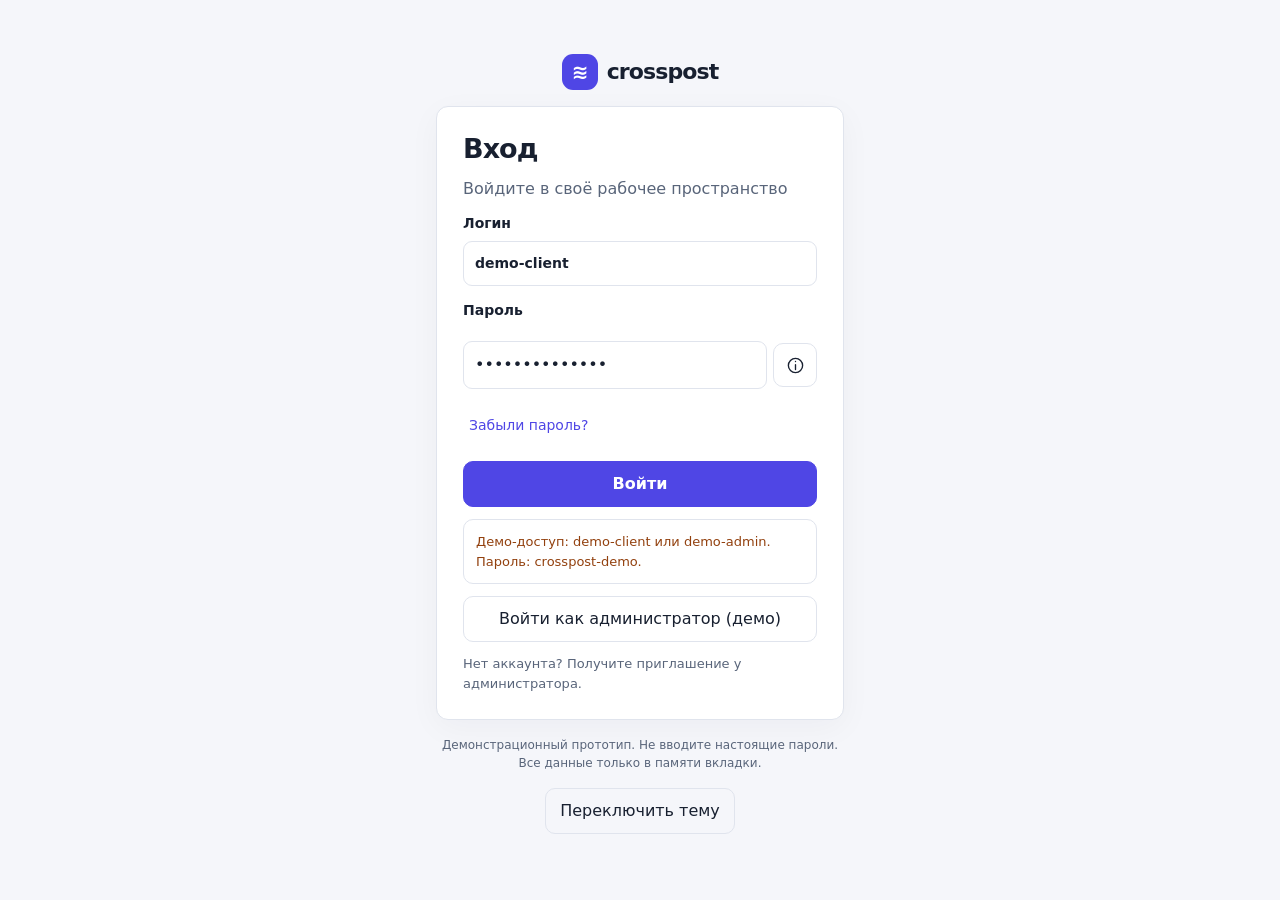
==== commit 9519431c: "feat(prototype): add focused login, invite registration and recovery (T-509 R4)" ====
--- a/prototypes/ux-00/index.html
+++ b/prototypes/ux-00/index.html
@@ -44,7 +44,7 @@
 .metric b{font-size:27px;line-height:1.1}
 .metric .metric-label{display:flex;gap:6px;align-items:center;font-size:12px;color:var(--muted)}
 .metric .metric-label svg{width:16px;height:16px}
-.item{padding:0;display:block}
+.item:has(>.post-row){padding:0;display:block}
 .post-row{display:flex;width:100%;text-align:left;align-items:center;gap:10px;border:0;border-radius:8px;background:transparent;padding:11px 2px;min-width:0}
 .post-row:hover{background:var(--soft)}
 .post-row .post-content{flex:1;min-width:0;overflow-wrap:anywhere}
@@ -78,6 +78,15 @@
 .legend .status{font-size:11px}
 @media(max-width:1050px) and (min-width:641px){.shell{grid-template-columns:180px minmax(0,1fr)}.top{padding-inline:14px}.wrap{padding-inline:16px}.metrics{grid-template-columns:repeat(2,minmax(0,1fr))}.week-grid{grid-template-columns:repeat(4,minmax(0,1fr))}.grid2{grid-template-columns:1fr}}
 @media(max-width:640px){.shell,.shell.collapsed{display:block}.top{padding:8px 14px;flex-wrap:nowrap}.top .context{gap:0}.top .mobile-brand{display:grid}.top .desktop-only{display:none}.top .context-name{display:none}.top .toolbar{width:auto;flex:1;gap:6px}.top select{flex:1;min-width:0;max-width:140px}.top .role-select{max-width:120px}.wrap{padding:14px 12px calc(92px + env(safe-area-inset-bottom));gap:14px}.panel{padding:12px}.grid2{grid-template-columns:1fr}.metrics{grid-template-columns:repeat(2,minmax(0,1fr))}.metric{min-height:84px}.metric b{font-size:25px}.mobile button{min-height:44px}.mobile svg{width:21px;height:21px}.week-grid{grid-template-columns:1fr}.day-cell{min-height:0;padding:8px}.day-cell .event{min-height:44px}.day-head .add-day{width:44px}.month-grid{gap:3px}.month-cell{min-height:64px;padding:3px}.month-cell .event{display:none}.month-cell .day-head button{width:100%;padding:0;min-height:44px}.month-cell .day-head .add-day{display:none}.calendar-controls select{flex:1;min-width:0}.calendar-controls{align-items:stretch}}
+/* Compact calendar below desktop width; no hidden horizontal content. */
+@media (min-width:641px) and (max-width:1050px){.week-grid{grid-template-columns:repeat(2,minmax(0,1fr))}.month-cell{padding:3px;min-height:64px}.month-cell .event,.month-cell .add-day{display:none}.month-cell .day-head button{width:100%;padding:0}.calendar-controls .toolbar{flex-wrap:wrap}.calendar-controls select{max-width:100%}}
+@media(max-width:640px){.top .toolbar{min-width:0}.top select{font-size:12px;padding:6px}.top .role-select{min-width:0}.calendar-controls .toolbar{width:100%;min-width:0}.calendar-controls select{max-width:100%}.post-row .post-content h3{font-size:14px}.metric .metric-label{font-size:12px}.event strong{font-size:13px}}
+/* R3 onboarding and legible calendar statuses. */
+.event .status{font-size:10px;line-height:1.25;gap:3px;white-space:normal;overflow-wrap:normal;word-break:normal}.event .status .ico{width:12px;height:12px}.event-status{min-width:0}.event strong{overflow-wrap:anywhere}.onboarding{max-width:760px;width:100%;margin:auto}.setup-row{display:flex;align-items:center;gap:12px;border:1px solid var(--line);padding:12px;border-radius:10px}.setup-row .desc{flex:1;min-width:0}.setup-row small{display:block}.stepbar{height:6px;background:var(--line);border-radius:6px;overflow:hidden}.stepbar span{display:block;height:100%;background:#4f46e5}.guide li{margin:8px 0}.guide code{overflow-wrap:anywhere}.guide details{border:1px solid var(--line);padding:12px;border-radius:8px}.guide summary{cursor:pointer;min-height:30px;font-weight:600}.guide label{font-weight:500}.onboarding .primary{min-height:44px}.onboard-badge{font-size:12px;color:var(--muted)}.setup-row .good{color:var(--good)}
+@media(max-width:640px){.setup-row{flex-wrap:wrap}.setup-row .desc{flex-basis:60%}.setup-row button{width:100%}}
+/* R4: focused authentication entry; workspace navigation hidden before login. */
+.shell.auth-shell{display:block;min-height:100dvh}.auth-shell .side,.auth-shell .top,#mobile[hidden]{display:none!important}.auth-shell .wrap{max-width:440px;padding:28px 16px 40px;min-height:100dvh;align-content:center;gap:16px}.auth-shell .banner{display:none}.auth-logo{display:flex;align-items:center;justify-content:center;gap:9px;font-size:22px;font-weight:750;letter-spacing:-.04em}.auth-panel{padding:26px;box-shadow:0 8px 32px #1820300a}.auth-panel h1{font-size:27px}.auth-panel form{display:grid;gap:14px}.auth-panel label{font-size:14px}.auth-panel .primary{width:100%}.auth-panel .auth-link{border:0;background:transparent;color:var(--accent);font-size:14px;min-height:44px;padding:6px;text-align:left}.password-row{display:flex;align-items:center;gap:6px;margin-top:6px}.password-row input{flex:1;min-width:0;margin:0}.password-row button{flex-shrink:0}.auth-note{font-size:12px;color:var(--muted);line-height:1.5;text-align:center}.auth-theme{justify-self:center}.auth-panel .notice{font-size:13px}
+@media(max-width:640px){.auth-shell .wrap{padding:20px 14px;min-height:100dvh}.auth-panel{padding:18px}}
 </style></head>
 <body><a href="#content" class="skip">К содержанию</a>
 <div class="shell"><aside class="side"><div class="brand"><span class="mark" aria-hidden="true">≋</span><span class="brand-name">crosspost</span></div><nav class="nav" id="nav" aria-label="Основное меню"></nav><div class="foot muted"><small>UX 2.0 · демонстрация<br>Никаких реальных отправок</small></div></aside>
@@ -89,11 +98,12 @@
 const paths={home:'<path d="M3 10l9-7 9 7v10H3z"/><path d="M9 20v-7h6v7"/>',calendar:'<rect x="3" y="5" width="18" height="16" rx="2"/><path d="M7 3v4m10-4v4M3 10h18"/>',posts:'<rect x="4" y="4" width="16" height="16" rx="2"/><path d="M8 9h8M8 13h8M8 17h5"/>',moderation:'<rect x="4" y="4" width="16" height="16" rx="2"/><path d="m8 12 3 3 5-6"/>',clients:'<circle cx="9" cy="8" r="3"/><path d="M3 20v-2a6 6 0 0 1 12 0v2m2-15a3 3 0 0 1 0 6m1 3a5 5 0 0 1 3 5"/>',connections:'<path d="m10 13 4-4m-6 6-2 2a4 4 0 0 1-6-5l4-4a4 4 0 0 1 6 0m4 1 2-2a4 4 0 0 1 6 5l-4 4a4 4 0 0 1-6 0" transform="translate(1 0)"/>',more:'<circle cx="5" cy="12" r="1"/><circle cx="12" cy="12" r="1"/><circle cx="19" cy="12" r="1"/>',menu:'<rect x="3" y="4" width="18" height="16" rx="2"/><path d="M9 4v16m6-11-3 3 3 3"/>',sun:'<circle cx="12" cy="12" r="4"/><path d="M12 2v2m0 16v2M2 12h2m16 0h2M5 5l2 2m10 10 2 2M5 19l2-2m10-10 2-2"/>',moon:'<path d="M20 15A9 9 0 0 1 9 4a9 9 0 1 0 11 11Z"/>',chevron:'<path d="m9 18 6-6-6-6"/>',check:'<circle cx="12" cy="12" r="9"/><path d="m8 12 3 3 5-6"/>',clock:'<circle cx="12" cy="12" r="9"/><path d="M12 7v5l3 2"/>',alert:'<circle cx="12" cy="12" r="9"/><path d="M12 8v5m0 3h.01"/>',question:'<circle cx="12" cy="12" r="9"/><path d="M9 9a3 3 0 1 1 4 3c-1 0-1 1-1 2m0 3h.01"/>',x:'<circle cx="12" cy="12" r="9"/><path d="m9 9 6 6m0-6-6 6"/>',plus:'<path d="M12 5v14M5 12h14"/>',info:'<circle cx="12" cy="12" r="9"/><path d="M12 11v6m0-10h.01"/>'};
 const icon=k=>'<svg class="ico" viewBox="0 0 24 24" aria-hidden="true">'+(paths[k]||paths.info)+'</svg>';
 let collapsed=false,calendarPlatform="all",calendarStatus="all";
+let setupPlatform="",setupStep=0,setupOrigin="onboard",setupDone=new Set(),setupActive=false,inviteReady=false,clientProfile="studio",inviteAccepted=false,demoLogin="demo-client",authError="";
 const esc=s=>String(s??"").replace(/[&<>"']/g,c=>({"&":"&amp;","<":"&lt;",">":"&gt;",'"':"&quot;","'":"&#39;"}[c]));
 const targets=[{id:"tg",name:"Telegram",detail:"Новости студии",tag:"TG"},{id:"vk",name:"ВКонтакте",detail:"Сообщество",tag:"VK"},{id:"ig",name:"Instagram",detail:"Профиль",tag:"IG"},{id:"ya",name:"Яндекс",detail:"Площадка",tag:"Я"}];
 const status={scheduled:["◷","Запланировано",""],pending:["◷","На проверке","warn"],done:["✓","Опубликовано","good"],submitted:["?","Отправлено без подтверждения","warn"],failed:["!","Не опубликовано","bad"],partial:["!","Частично","warn"],rejected:["×","Отклонено","bad"],cancelled:["×","Отменено",""],unknown:["?","Результат неизвестен","warn"],relogin:["!","Нужен повторный вход","bad"]};
 const date0="2026-11-24";
-let seq=100,role="client",profile="studio",page="home",filter="all",query="",mode="week",selectedDate=date0,month=10,year=2026,weekStart="2026-11-23",theme="light",scenario="normal",notice="",toastTimer=0;
+let seq=100,role="client",profile="studio",page="login",filter="all",query="",mode="week",selectedDate=date0,month=10,year=2026,weekStart="2026-11-23",theme="light",scenario="normal",notice="",toastTimer=0;
 let posts=[
 {id:1,profile:"studio",text:"Открытая встреча в Мастерской",date:"2026-11-24",time:"18:00",status:"scheduled",targets:["tg","vk"]},
 {id:2,profile:"studio",text:"Анонс практики в воскресенье",date:"2026-11-25",time:"10:00",status:"pending",targets:["tg","ig"]},
@@ -103,11 +113,12 @@
 {id:6,profile:"yoga",text:"Утренняя практика йоги",date:"2026-11-27",time:"07:00",status:"scheduled",targets:["tg"]},
 {id:7,profile:"yoga",text:"Расписание занятий",date:"2026-11-24",time:"13:00",status:"pending",targets:["tg","vk"]}];
 const drafts=new Map(), connections={studio:{tg:"live",vk:"live",ig:"relogin",ya:"live"},yoga:{tg:"live",vk:"live",ig:"relogin",ya:"live"}};
+connections.newdemo={tg:"disconnected",vk:"disconnected",ig:"disconnected",ya:"disconnected"};
 const own=()=>posts.filter(p=>p.profile===profile);
 const key=()=>role+":"+profile;
 const fresh=()=>({text:"",media:"",kind:"none",targets:[],when:"later",date:selectedDate,time:"18:00",id:null});
 const draft=()=>{if(!drafts.has(key()))drafts.set(key(),fresh());return drafts.get(key())};
-const names={studio:"Мастерская",yoga:"Студия йоги"};
+const names={studio:"Мастерская",yoga:"Студия йоги",newdemo:"Новый клиент (демо)"};
 const navs=()=>role==="admin"?[["home","⌂","Обзор"],["calendar","▦","Контент-план"],["posts","☷","Публикации"],["moderation","✓","Модерация"],["clients","♙","Клиенты"],["connections","↔","Подключения"],["more","⋯","Ещё"]]:[["home","⌂","Главная"],["calendar","▦","Календарь"],["posts","☷","Публикации"],["more","⋯","Ещё"]];
 const showStatus=s=>{const a=status[s]||status.unknown;const k=s==="done"?"check":["scheduled","pending"].includes(s)?"clock":["submitted","unknown"].includes(s)?"question":["cancelled","rejected"].includes(s)?"x":"alert";return '<span class="status '+a[2]+'">'+icon(k)+a[1]+'</span>'};
 const button=(label,action,cls="")=>'<button type="button" class="'+cls+'" data-action="'+action+'">'+label+'</button>';
@@ -116,21 +127,22 @@
 const iso=(y,m,d)=>new Date(Date.UTC(y,m,d)).toISOString().slice(0,10);
 const shift=(d,n)=>{const x=new Date(d+"T12:00:00Z");x.setUTCDate(x.getUTCDate()+n);return x.toISOString().slice(0,10)};
 function toast(s){$("toast").textContent=s;clearTimeout(toastTimer);toastTimer=setTimeout(()=>$("toast").textContent="",3500)}
-function go(p){page=p;notice="";render();$("content").focus?.();window.scrollTo(0,0)}
+function go(p){page=p;notice="";authError="";render();$("content").focus?.();window.scrollTo(0,0)}
 function showDialog(title,body){$("dialog-body").innerHTML='<div class="stack"><div class="row spread"><h2 id="dialog-title">'+esc(title)+'</h2>'+button("Закрыть","close","subtle")+'</div>'+body+'</div>';$("dialog").showModal()}
 function card(p){return '<div class="item"><button class="post-row" type="button" data-action="detail:'+p.id+'" aria-label="Детали: '+esc(p.text||"Без текста")+'"><span class="post-content"><h3>'+esc(p.text||"Без текста")+'</h3><span class="post-meta">'+dateStr(p.date)+' · '+esc(p.time)+(role==="admin"&&p.profile!==profile?' · '+esc(names[p.profile]):'')+'</span><span class="post-meta">'+showStatus(p.status)+'<span>'+esc(p.targets.map(t=>targets.find(x=>x.id===t)?.name||t).join(" · "))+'</span></span></span>'+icon("chevron")+'</button></div>'}
 function renderNav(){const ns=navs();const navBtn=n=>'<button type="button" class="'+(page===n[0]?"active":"")+'" data-action="go:'+n[0]+'" aria-label="'+n[2]+'" title="'+n[2]+'">'+icon(n[0])+'<span class="nav-label">'+n[2]+'</span></button>';$("nav").innerHTML=ns.map(navBtn).join("");const ms=role==="admin"?ns.filter(n=>["home","calendar","posts","moderation","more"].includes(n[0])):ns;$("mobile").innerHTML=ms.map(navBtn).join("");document.querySelectorAll("nav button").forEach(b=>{if(b.classList.contains("active"))b.setAttribute("aria-current","page")});$("profile").hidden=role!=="admin";$("context-name").textContent=role==="client"?names[profile]:"";$("theme").innerHTML=icon(theme==="dark"?"sun":"moon");$("theme").title=theme==="dark"?"Включить светлую тему":"Включить тёмную тему";$("collapse").innerHTML=icon("menu");$("collapse").setAttribute("aria-expanded",String(!collapsed));$("collapse").setAttribute("aria-label",collapsed?"Развернуть меню":"Свернуть меню");document.querySelector(".shell").classList.toggle("collapsed",collapsed)}
 const attentionStates=["partial","failed","submitted","unknown","rejected","relogin"];
 const attentionPosts=()=>own().filter(p=>attentionStates.includes(p.status));
-const attentionConnections=()=>targets.filter(t=>connections[profile][t.id]!=="live");
+const attentionConnections=()=>targets.filter(t=>["relogin","banned"].includes(connections[profile][t.id]));
 const connectionAlerts=()=>attentionConnections().map(t=>'<button class="attention-row" data-action="go:connections">'+icon("alert")+'<span><b>'+esc(t.name)+'</b><small>Нужен повторный вход</small></span>'+icon("chevron")+'</button>').join("");
-function home(){const p=own(),ap=attentionPosts(),ac=attentionConnections();const metrics=[["Опубликовано",p.filter(x=>x.status==="done").length,"done","check"],["Запланировано",p.filter(x=>x.status==="scheduled").length,"scheduled","calendar"],["На проверке",p.filter(x=>x.status==="pending").length,"pending","clock"],["Требуют внимания",ap.length+ac.length,"attention","alert"]];return heading(role==="admin"?"Обзор":"Ваш контент",(role==="admin"?names[profile]+" · ":"")+"24 ноября, вторник",button("+ Создать пост","new","primary"))+'<div class="metrics">'+metrics.map(m=>'<button class="panel metric" data-action="metric:'+m[2]+'"><span class="metric-label">'+icon(m[3])+m[0]+'</span><b>'+m[1]+'</b>'+(m[2]==="attention"?'<small>'+ap.length+' пост. · '+ac.length+' подключ.</small>':'')+'</button>').join("")+'</div><div class="grid2"><section class="panel stack"><div class="row spread"><h2>Ближайшие публикации</h2>'+button(icon("calendar")+' Календарь',"go:calendar","subtle")+'</div><div class="list">'+(p.filter(x=>["scheduled","pending"].includes(x.status)).sort((a,b)=>(a.date+a.time).localeCompare(b.date+b.time)).map(card).join("")||'<p class="empty">Пока ничего не запланировано</p>')+'</div></section><section class="panel stack"><h2>Требуют внимания</h2><div class="list">'+ap.map(card).join("")+'</div>'+connectionAlerts()+(!ap.length&&!ac.length?'<p class="empty">Всё в порядке</p>':'')+'</section></div>'}
+function home(){if(profile==="newdemo"&&role==="client"&&setupActive)return onboard();const p=own(),ap=attentionPosts(),ac=attentionConnections();const metrics=[["Опубликовано",p.filter(x=>x.status==="done").length,"done","check"],["Запланировано",p.filter(x=>x.status==="scheduled").length,"scheduled","calendar"],["На проверке",p.filter(x=>x.status==="pending").length,"pending","clock"],["Требуют внимания",ap.length+ac.length,"attention","alert"]];return heading(role==="admin"?"Обзор":"Ваш контент",(role==="admin"?names[profile]+" · ":"")+"24 ноября, вторник",button("+ Создать пост","new","primary"))+(role==="client"&&profile==="newdemo"?'<div class="panel row spread"><div><b>Настройка рабочего пространства</b><small> · подключите другие площадки в удобное время</small></div>'+button("Подключить площадки","go:onboard")+"</div>":"")+'<div class="metrics">'+metrics.map(m=>'<button class="panel metric" data-action="metric:'+m[2]+'"><span class="metric-label">'+icon(m[3])+m[0]+'</span><b>'+m[1]+'</b>'+(m[2]==="attention"?'<small>'+ap.length+' пост. · '+ac.length+' подключ.</small>':'')+'</button>').join("")+'</div><div class="grid2"><section class="panel stack"><div class="row spread"><h2>Ближайшие публикации</h2>'+button(icon("calendar")+' Календарь',"go:calendar","subtle")+'</div><div class="list">'+(p.filter(x=>["scheduled","pending"].includes(x.status)).sort((a,b)=>(a.date+a.time).localeCompare(b.date+b.time)).map(card).join("")||'<p class="empty">Пока ничего не запланировано</p>')+'</div></section><section class="panel stack"><h2>Требуют внимания</h2><div class="list">'+ap.map(card).join("")+'</div>'+connectionAlerts()+(!ap.length&&!ac.length?'<p class="empty">Всё в порядке</p>':'')+'</section></div>'}
 function eligible(t,d){return connections[profile][t.id]==="live"&&!(d.kind==="video"&&t.id==="ya")}
 function editor(){const d=draft(),allowed=targets.filter(t=>eligible(t,d));return heading(d.id?"Редактирование":"Новая публикация",names[profile]+" · "+(d.text||d.media?"Черновик в этой демо-сессии":"Черновик"),button("К публикациям","go:posts","subtle"))+'<div class="editor"><section class="panel stack"><label for="post-text">Текст публикации</label><textarea id="post-text" placeholder="Напишите текст поста…">'+esc(d.text)+'</textarea><small id="count">'+d.text.length+' символов</small><div class="row spread"><h3>Медиа</h3>'+button("Выбрать из демо-медиатеки","pick-demo")+'</div><label for="file">Выбрать файл (только имя, без загрузки)</label><input id="file" type="file" accept="image/*,video/*"><div class="file">'+(d.media?esc(d.media)+" "+button("Убрать","clear-media","subtle"):"<small>Нет вложения</small>")+'</div><div class="notice">Файл никуда не передаётся. Данные только в памяти этой вкладки.</div></section><section class="panel stack"><div class="row spread"><h2>Площадки</h2><small>'+d.targets.length+' выбрано</small></div>'+targets.map(t=>'<label class="target '+(eligible(t,d)?"":"disabled")+'"><span class="avatar">'+t.tag+'</span><span>'+t.name+'<br><small>'+esc(eligible(t,d)?t.detail:connections[profile][t.id]!=="live"?"Нужен повторный вход":"Видео недоступно")+'</small></span><input type="checkbox" data-target="'+t.id+'" '+(d.targets.includes(t.id)?"checked":"")+' '+(eligible(t,d)?"":"disabled")+'></label>').join("")+'<div class="row">'+button("Выбрать доступные","all-targets","subtle")+button("Снять выбор","no-targets","subtle")+'</div><label>Когда<select id="when"><option value="now" '+(d.when==="now"?"selected":"")+'>Сейчас</option><option value="later" '+(d.when==="later"?"selected":"")+'>По расписанию</option></select></label>'+(d.when==="later"?'<div class="grid2"><label>Дата<input type="date" id="date" value="'+esc(d.date)+'"></label><label>Время<input type="time" id="time" value="'+esc(d.time)+'"></label></div><small>Часовой пояс демонстрации: Europe/Moscow</small>':'')+(role==="client"&&profile==="studio"?'<div class="notice">Для этого профиля обязательна проверка администратором.</div>':'')+(notice?'<div role="alert" class="error">'+esc(notice)+'</div>':'')+'<div class="actions">'+button("Предпросмотр","preview")+button(role==="client"&&profile==="studio"?"На проверку":d.id?"Сохранить":d.when==="now"?"Опубликовать (демо)":"Запланировать","submit","primary")+'</div></section></div>'}
 function publications(){const visible=own().filter(p=>(filter==="all"||filter==="attention"&&["partial","failed","submitted","unknown","rejected","relogin"].includes(p.status)||filter===p.status)&&p.text.toLowerCase().includes(query.toLowerCase()));return heading("Публикации",names[profile],button("+ Создать пост","new","primary"))+'<section class="panel stack"><label>Поиск<input id="search" value="'+esc(query)+'" placeholder="Поиск по тексту"></label><div class="chips">'+[["all","Все"],["scheduled","Запланировано"],["pending","На проверке"],["done","Опубликовано"],["attention","Требуют внимания"]].map(a=>button(a[1],"filter:"+a[0],"chip "+(filter===a[0]?"active":""))).join("")+'</div>'+(scenario==="read-error"?'<div class="error" role="alert">Не удалось загрузить публикации. Это не пустой список. '+button("Повторить загрузку","retry-read")+'</div>':(visible.map(card).join("")+(filter==="attention"&&!query?connectionAlerts():""))||'<div class="empty">Нет публикаций по этим фильтрам.</div>')+'</section><section class="panel row spread"><div><h3>Черновик текущей сессии</h3><small>'+esc(draft().text||"Нет текста")+'</small></div>'+button("Открыть редактор","go:editor")+'</section>'}
 function calendar(){let ds=[];if(mode==="month"){const start=(new Date(Date.UTC(year,month,1)).getUTCDay()+6)%7;const max=new Date(Date.UTC(year,month+1,0)).getUTCDate();ds=[...Array(start).fill(null),...Array.from({length:max},(_,i)=>iso(year,month,i+1))]}else ds=Array.from({length:7},(_,i)=>shift(weekStart,i));
 const ps=own().filter(p=>(calendarPlatform==="all"||p.targets.includes(calendarPlatform))&&(calendarStatus==="all"||p.status===calendarStatus)).sort((a,b)=>(a.date+a.time).localeCompare(b.date+b.time));
-const event=p=>'<button class="event '+p.status+'" data-action="detail:'+p.id+'" aria-label="Детали: '+esc(p.text)+'"><small>'+esc(p.time)+'</small><strong>'+esc(p.text||"Без текста")+'</strong><small>'+esc(p.targets.map(t=>targets.find(x=>x.id===t)?.tag||t).join(" · "))+'</small><span class="event-status">'+showStatus(p.status)+'</span></button>';
+const shortStatus={scheduled:"В плане",pending:"Проверка",done:"Опублик.",submitted:"Без ответа",partial:"Частично",rejected:"Отказ",failed:"Ошибка",cancelled:"Отмена",unknown:"Неизвестно",relogin:"Нужен вход"};
+const event=p=>'<button class="event '+p.status+'" data-action="detail:'+p.id+'" aria-label="Детали: '+esc(p.text)+' · '+esc(status[p.status]?.[1]||"Результат неизвестен")+'"><small>'+esc(p.time)+'</small><strong>'+esc(p.text||"Без текста")+'</strong><small>'+esc(p.targets.map(t=>targets.find(x=>x.id===t)?.tag||t).join(" · "))+'</small><span class="event-status">'+'<span class="status '+(status[p.status]?.[2]||'')+'" title="'+esc(status[p.status]?.[1]||'')+'">'+esc(shortStatus[p.status]||'Неизвестно')+'</span></span></button>';
 const weekdays=["Пн","Вт","Ср","Чт","Пт","Сб","Вс"];
 const dateBtn=(d,label)=>'<button type="button" data-action="date:'+d+'" aria-label="'+esc(dateStr(d))+'" '+(selectedDate===d?'aria-current="date"':'')+'>'+label+'</button>';
 const add=d=>'<button class="add-day" data-action="new-on:'+d+'" aria-label="Создать пост '+esc(dateStr(d))+'">'+icon("plus")+'</button>';
@@ -141,17 +153,40 @@
 const list=mode==="list"?ps.filter(p=>["scheduled","pending"].includes(p.status)):ps.filter(p=>p.date===selectedDate);
 return heading("Контент-план","Europe/Moscow · "+names[profile],button("+ Создать пост","new","primary"))+'<section class="panel stack"><div class="row spread"><h2>'+esc(title)+'</h2>'+(mode==="list"?"":'<div class="toolbar">'+button("←","cal-prev")+button("Сегодня","cal-today")+button("→","cal-next")+'</div>')+'</div><div class="row spread calendar-controls"><div class="chips">'+[["week","Неделя"],["month","Месяц"],["list","Список"]].map(a=>button(a[1],"mode:"+a[0],mode===a[0]?"active":"")).join("")+'</div><div class="toolbar"><select id="cal-platform" aria-label="Площадки">'+opts([["all","Все площадки"],...targets.map(t=>[t.id,t.name])],calendarPlatform)+'</select><select id="cal-status" aria-label="Статус">'+opts([["all","Все статусы"],...Object.entries(status).map(([s,a])=>[s,a[1]])],calendarStatus)+'</select></div></div>'+grid+'<div class="legend">'+["scheduled","pending","done","submitted","failed"].map(showStatus).join("")+'</div></section><section class="panel stack"><div class="row spread"><h2>'+(mode==="list"?"Ближайшие":dateStr(selectedDate))+'</h2>'+button("+ На эту дату","new-date")+'</div><div class="list">'+(list.map(card).join("")||'<p class="empty">Нет публикаций по выбранным условиям</p>')+'</div></section>'}
 function moderation(){if(role!=="admin")return home();const p=posts.filter(x=>x.status==="pending");return heading("Модерация","Все демонстрационные клиенты")+'<section class="panel stack">'+(p.map(card).join("")||'<p class="empty">Нет публикаций на проверке</p>')+'</section>'}
-function clients(){if(role!=="admin")return home();return heading("Клиенты","Управление профилями · демо")+'<section class="panel">'+Object.keys(names).map(k=>'<div class="item"><div><h3>'+names[k]+'</h3><small>'+posts.filter(p=>p.profile===k&&p.status==="pending").length+' на проверке · '+posts.filter(p=>p.profile===k).length+' публикаций</small></div>'+button("Открыть","client:"+k)+'</div>').join("")+'</section>'}
-function connectionView(){return heading("Подключения",names[profile])+'<section class="panel stack">'+targets.map(t=>'<div class="item"><div><span class="platform"><span class="avatar">'+t.tag+'</span><b>'+t.name+'</b></span><br><small>'+ (connections[profile][t.id]==="live"?"Подключён":"Нужен повторный вход")+'</small></div>'+(role==="admin"?button(connections[profile][t.id]==="live"?"Проверить (демо)":"Переподключить (демо)","connect:"+t.id):'<small>Управляет администратор</small>')+'</div>').join("")+'</section>'}
-function more(){return heading("Ещё","Настройки и демо-сценарии")+'<div class="grid2"><section class="panel stack"><h2>Рабочие инструменты</h2>'+button("Подключения","go:connections")+ (role==="admin"?button("Клиенты","go:clients")+button("Модерация","go:moderation")+button("Импорт плана (путь)","go:import"):"")+button("Медиатека (демо)","go:media")+'</section><section class="panel stack"><h2>Проверить сценарий</h2><label>Состояние демонстрации<select id="scenario">'+[["normal","Обычный результат"],["read-error","Ошибка чтения"],["mixed","Частичный результат"],["unknown","Потеря ответа при отправке"]].map(a=>'<option value="'+a[0]+'" '+(scenario===a[0]?"selected":"")+'>'+a[1]+'</option>').join("")+'</select></label><small>Сценарии не выполняют сетевых запросов.</small>'+button("Сбросить демо","reset","danger")+'</section></div>'}
+function clients(){if(role!=="admin")return home();return heading("Клиенты","Управление профилями · демо",button("+ Пригласить клиента","invite","primary"))+'<section class="panel">'+Object.keys(names).filter(k=>k!=="newdemo"||inviteReady).map(k=>'<div class="item"><div><h3>'+esc(names[k])+'</h3><small>'+posts.filter(p=>p.profile===k&&p.status==="pending").length+' на проверке · '+posts.filter(p=>p.profile===k).length+' публикаций</small></div>'+button("Открыть","client:"+k)+'</div>').join("")+'</section>'}
+function connectionView(){const guideRows=setupList(profile);return heading("Подключения",names[profile])+ '<section class="panel stack"><h2>Социальные сети</h2><p class="muted">Выберите площадку. Владелец аккаунта проходит авторизацию самостоятельно. Все действия в этом прототипе — симуляция.</p>'+guideRows+'</section>'}
+function more(){return heading("Ещё","Настройки и демо-сценарии")+'<div class="grid2"><section class="panel stack"><h2>Рабочие инструменты</h2>'+button("Подключения","go:connections")+button("Первый вход клиента (демо)","start-onboard")+ (role==="admin"?button("Клиенты","go:clients")+button("Модерация","go:moderation")+button("Импорт плана (путь)","go:import"):"")+button("Медиатека (демо)","go:media")+button("Выйти / экран входа","logout")+'</section><section class="panel stack"><h2>Проверить сценарий</h2><label>Состояние демонстрации<select id="scenario">'+[["normal","Обычный результат"],["read-error","Ошибка чтения"],["mixed","Частичный результат"],["unknown","Потеря ответа при отправке"]].map(a=>'<option value="'+a[0]+'" '+(scenario===a[0]?"selected":"")+'>'+a[1]+'</option>').join("")+'</select></label><small>Сценарии не выполняют сетевых запросов.</small>'+button("Сбросить демо","reset","danger")+'</section></div>'}
 function media(){return heading("Медиатека","Демонстрационные файлы")+'<div class="grid2">'+["Афиша.jpg","Практика.mp4","Логотип.png"].map((n,i)=>'<section class="panel stack"><div style="background:var(--soft);min-height:100px;display:grid;place-items:center;border-radius:10px;font-size:28px" aria-hidden="true">'+(i===1?"▷":"▧")+'</div><h3>'+n+'</h3>'+button("В черновик","media:"+i)+'</section>').join("")+'</div>'}
+const setupGuides={
+tg:{name:"Telegram",tag:"TG",steps:[["Получите коды приложения","Откройте my.telegram.org/apps в настоящем Telegram. Войдите по номеру и найдите App configuration. Если приложения нет, создайте его: App title — Crosspost, Platform — Desktop. Скопируйте App api_id и App api_hash. В демо не вводите эти значения.","my.telegram.org/apps · App configuration"],["Укажите канал","Вы должны иметь право публиковать в канале. Скопируйте @имя или адрес t.me/имя. В боевой версии мастер проверит права.","@mychannel или t.me/mychannel"],["Подтвердите вход","Введите номер и последний код из служебного чата Telegram. Если потребуется, подтвердите двухэтапную проверку в защищённом мастере. Никому не пересылайте коды. В демо код не запрашивается.","Вход по номеру · код · возможная 2FA"],["Проверка","Сервер проверит сессию и право отправки в выбранный канал. Демо лишь имитирует этот результат.","Проверка без тестовой публикации"]],help:"Если код не приходит, проверьте служебный чат Telegram; дождитесь разрешённого повторного запроса. При ограничении входа не пытайтесь обходить лимит."},
+vk:{name:"ВКонтакте",tag:"VK",steps:[["Войдите в ВКонтакте","В рабочем сервисе потребуется защищённое окно авторизации. Войдите под аккаунтом с правом публикации. Удалённое окно на VPS ещё требует отдельного решения.","Вход владельца аккаунта"],["Выберите место публикации","Для стены скопируйте адрес сообщества vk.com/имя. Для канала в мессенджере нужен отдельный числовой ID канала; вход общий, цели разные.","Стена сообщества / канал ВК"],["Проверка","Проверяются авторизация, доступ к выбранной цели и права. Демо имитирует проверку.","Без отправки поста"]],help:"Если нет доступа к сообществу, проверьте права аккаунта. Если окно входа не доступно, обратитесь к поддержке, не передавайте пароль."},
+ig:{name:"Instagram Reels",tag:"IG",steps:[["Подготовьте бизнес-аккаунт","Текущий адаптер Crosspost работает с Reels. Требуется бизнес-аккаунт и доступ к настройкам Meta. Не обещаем вход одним кликом до отдельной интеграции OAuth.","Meta Business Suite"],["Получите данные доступа","В действующем мастере нужны числовой ID бизнес-аккаунта и долгосрочный токен доступа с разрешением публикации. Ориентир: developers.facebook.com/tools/explorer/. В демо секреты не вводятся.","ID аккаунта · токен доступа"],["Проверка","Проверяются токен, права и соответствие аккаунта. При истечении токена потребуется повторное подключение.","Проверка без публикации"]],help:"Если нет разрешения публикации, проверьте права приложения Meta. Секреты не пересылайте в чат поддержки."},
+ya:{name:"Яндекс Бизнес",tag:"Я",steps:[["Войдите в кабинет","Войдите под аккаунтом с доступом к организации. Удалённый защищённый вход пока не подтверждён.","yandex.ru/sprav"],["Укажите организацию","Откройте кабинет организации и скопируйте число после /sprav/ в адресе браузера. Мастер сможет принять адрес целиком.","ID организации"],["Проверка","Проверяются сессия и права на организацию. Демо имитирует успешную проверку.","Без отправки поста"]],help:"Если организация не отображается, убедитесь, что у вашего аккаунта есть доступ."},
+te:{name:"Telegraph",tag:"Te",steps:[["Укажите автора","В действующем мастере задаются внутреннее имя, имя автора и необязательная ссылка автора.","Имя автора"],["Создайте аккаунт","Мастер создаёт аккаунт и безопасно сохраняет данные доступа. Готовый токен — дополнительный вариант, не для обычного пользователя.","Создание аккаунта"],["Проверка","Проверяются данные доступа. Демо не создаёт реальный аккаунт.","Без публикации"]],help:"Если уже есть аккаунт, используйте защищённый мастер импорта токена, не отправляйте токен в переписке."}};
+const setupKeys=Object.keys(setupGuides);
+const isConnected=k=>k==="te"?setupDone.has(profile+":te"):connections[profile][k]==="live";
+function setupList(){return setupKeys.map(k=>{const g=setupGuides[k],ok=isConnected(k);return '<div class="setup-row"><span class="avatar">'+g.tag+'</span><span class="desc"><b>'+g.name+'</b><small class="'+(ok?"good":"")+'">'+(ok?"Подключено":connections[profile][k]==="relogin"?"Нужен повторный вход":"Не подключено")+'</small></span>'+button(ok?"Настроить":"Подключить","setup:"+k,ok?"":"primary")+'</div>'}).join("")}
+function onboard(){const n=setupKeys.filter(isConnected).length;return '<section class="panel stack onboarding"><small>Первый запуск · '+esc(names[profile])+'</small><h1>Подключите свои соцсети</h1><p>Выберите хотя бы одну площадку. Остальные можно подключить позднее.</p><div class="row spread"><small>Подключено '+n+' из '+setupKeys.length+'</small><small>Шаг 2 из 2</small></div><div class="stepbar"><span style="width:'+n/setupKeys.length*100+'%"></span></div>'+setupList()+'<div class="actions">'+button("Позже","finish-setup")+ (targets.some(t=>isConnected(t.id))?button("Создать первую публикацию","finish-create","primary"):"")+'</div><small>Демонстрация: не вводите реальные данные аккаунтов.</small></section>'}
+function inviteView(){return heading("Пригласить клиента","Администратор · демонстрация")+'<section class="panel stack onboarding"><h2>Новый клиент</h2><label>Название рабочего пространства<input id="invite-name" placeholder="Название компании" value="Новый клиент (демо)"></label><p>Роль: клиент. Доступ только к собственному профилю. Клиент сам задаёт пароль.</p>'+button("Создать приглашение (демо)","make-invite","primary")+(inviteReady?'<div class="notice">Приглашение создано в памяти. Настоящая ссылка не генерируется. '+button("Открыть как клиент","open-invite","primary")+'</div>':"")+'</section>'}
+const authPages=new Set(["login","accept","recover"]);
+const authLogo=()=>'<div class="auth-logo"><span class="mark" aria-hidden="true">≋</span>crosspost</div>';
+const authWrap=body=>authLogo()+'<section class="panel stack auth-panel">'+body+'</section><p class="auth-note">Демонстрационный прототип. Не вводите настоящие пароли.<br>Все данные только в памяти вкладки.</p>'+button("Переключить тему","auth-theme","subtle auth-theme");
+const authAlert=()=>authError?'<p class="error" role="alert">'+esc(authError)+'</p>':"";
+const passwordField=(id,title)=>'<label for="'+id+'">'+title+'</label><div class="password-row"><input id="'+id+'" type="password" autocomplete="off" value="crosspost-demo" aria-label="'+title+'"><button type="button" class="icon-btn" data-action="toggle-pass:'+id+'" aria-label="Показать пароль">'+icon("info")+'</button></div>';
+function loginView(){return authWrap('<h1>Вход</h1><p class="muted">Войдите в своё рабочее пространство</p><form id="login-form"><label>Логин<input id="login-name" value="'+esc(demoLogin)+'" autocomplete="off" spellcheck="false"></label>'+passwordField("login-pass","Пароль")+authAlert()+'<button type="button" class="auth-link" data-action="go:recover">Забыли пароль?</button><button class="primary" type="submit">Войти</button></form><div class="notice">Демо-доступ: '+esc(demoLogin)+' или demo-admin. Пароль: crosspost-demo.</div><button data-action="login-admin">Войти как администратор (демо)</button><small>Нет аккаунта? Получите приглашение у администратора.</small>')}
+function recoverView(){return authWrap('<h1>Восстановление доступа</h1><p>Обратитесь к владельцу Crosspost или администратору вашего рабочего пространства. После проверки личности владелец предоставит безопасный способ восстановить доступ.</p><div class="notice">Не отправляйте пароли, коды входа или токены. В демо запрос не отправляется.</div>'+button("Вернуться ко входу","go:login","primary"))}
+function acceptView(){if(!inviteReady||inviteAccepted)return authWrap('<h1>Приглашение недоступно</h1><p>Попросите администратора выдать новое приглашение.</p>'+button("Ко входу","go:login","primary"));return authWrap('<small>Шаг 1 из 2 · приглашение (демо)</small><h1>Создайте аккаунт</h1><p>Вас пригласили в рабочее пространство «'+esc(names.newdemo)+'».</p><form id="register-form"><label>Логин<input id="demo-login" value="demo-client" autocomplete="off" spellcheck="false"></label>'+passwordField("register-pass","Пароль")+passwordField("register-confirm","Повторите пароль")+authAlert()+'<small>В демо используйте только crosspost-demo. В рабочей версии вы зададите собственный пароль.</small><button type="submit" class="primary">Создать аккаунт (демо)</button></form>'+button("Уже есть аккаунт? Войти","go:login","subtle"))}
+function demoSignIn(asAdmin=false){const login=asAdmin?"demo-admin":$("login-name")?.value.trim(),password=asAdmin?"crosspost-demo":$("login-pass")?.value;if(password!=="crosspost-demo"||![demoLogin,"demo-admin"].includes(login)){authError="Не удалось войти. Проверьте демонстрационный логин и пароль.";render();return}role=login==="demo-admin"?"admin":"client";profile=role==="admin"?$("profile").value:clientProfile;$("role").value=role;filter="all";query="";go("home")}
+function demoRegister(){const login=$("demo-login")?.value.trim();if(!inviteReady||inviteAccepted||!login||login==="demo-admin"){authError="Введите другое имя пользователя для демонстрации.";render();return}if($("register-pass").value!=="crosspost-demo"||$("register-confirm").value!=="crosspost-demo"){authError="Используйте демонстрационный пароль crosspost-demo в обоих полях.";render();return}demoLogin=login;inviteAccepted=true;role="client";clientProfile="newdemo";profile=clientProfile;$("role").value="client";setupActive=true;go("onboard")}
+function wizard(){const g=setupGuides[setupPlatform];if(!g)return onboard();const s=g.steps[setupStep];return '<section class="panel stack onboarding guide"><div class="row spread">'+button("Назад","setup-back","subtle")+'<small>Шаг '+(setupStep+1)+' из '+g.steps.length+'</small></div><h1>'+esc(g.name)+'</h1><div class="stepbar"><span style="width:'+((setupStep+1)/g.steps.length*100)+'%"></span></div><h2>'+esc(s[0])+'</h2><p>'+esc(s[1])+'</p><div class="detail"><small>Что искать</small><p>'+esc(s[2])+'</p></div><details><summary>Не получается?</summary><p>'+esc(g.help)+'</p></details><div class="notice">Демо: никаких сетевых запросов, секретов и реальных подключений.</div>'+button(setupStep===g.steps.length-1?"Симулировать успешную проверку":"Далее","setup-next","primary")+button("Отмена","setup-cancel","subtle")+'</section>'}
 function importView(){return heading("Импорт контент-плана","Демонстрация будущего маршрута")+'<section class="panel stack"><h2>1. Источник → 2. Сопоставление → 3. Проверка</h2><p>Существующий импорт Google Sheets, XLSX и CSV будет сохранён. В UX-00 файлы не разбираются и записи не создаются.</p>'+button("К контент-плану","go:calendar")+'</section>'}
-function render(){renderNav();const f={home,editor,posts:publications,calendar,moderation,clients,connections:connectionView,more,media,import:importView}[page]||home;$("view").innerHTML='<div class="banner">'+icon("info")+'Демонстрационный прототип · без реальных отправок</div>'+f()}
-function details(p){if(!p||role==="client"&&p.profile!==profile)return;let body='<small>'+esc(names[p.profile])+' · '+dateStr(p.date)+' · '+esc(p.time)+'</small>'+showStatus(p.status)+'<div class="detail preview">'+esc(p.text)+'</div>';if(p.reason)body+='<div class="notice">'+esc(p.reason)+'</div>';body+=p.targets.map(t=>'<div class="row spread"><span>'+esc(targets.find(x=>x.id===t)?.name||t)+'</span>'+showStatus(p.outcomes?.[t]||p.status)+'</div>').join("");if(p.status==="scheduled"&&p.profile===profile)body+='<div class="actions">'+button("Изменить","edit:"+p.id)+button("Отменить пост","cancel-confirm:"+p.id,"danger")+'</div>';if(p.status==="pending"&&role==="admin")body+='<label>Причина отклонения<textarea id="reason" rows="2" placeholder="Укажите, что исправить"></textarea></label><div class="actions">'+button("Отклонить","reject:"+p.id,"danger")+button("Одобрить","approve:"+p.id,"primary")+'</div>';if(["submitted","partial","unknown"].includes(p.status))body+='<div class="notice">Неподтверждённая отправка не считается успехом. Повтор недоступен.</div>';showDialog("Публикация",body)}
+function render(){renderNav();const auth=authPages.has(page);document.querySelector(".shell").classList.toggle("auth-shell",auth);$("mobile").hidden=auth;const f={home,editor,posts:publications,calendar,moderation,clients,connections:connectionView,more,media,import:importView,onboard,wizard,invite:inviteView,accept:acceptView,login:loginView,recover:recoverView}[page]||home;$("view").innerHTML='<div class="banner">'+icon("info")+'Демонстрационный прототип · без реальных отправок</div>'+f()}
+function details(p){if(!p||(role==="client"&&p.profile!==profile))return;let body='<small>'+esc(names[p.profile])+' · '+dateStr(p.date)+' · '+esc(p.time)+'</small>'+showStatus(p.status)+'<div class="detail preview">'+esc(p.text)+'</div>';if(p.reason)body+='<div class="notice">'+esc(p.reason)+'</div>';body+=p.targets.map(t=>'<div class="row spread"><span>'+esc(targets.find(x=>x.id===t)?.name||t)+'</span>'+showStatus(p.outcomes?.[t]||p.status)+'</div>').join("");if(p.status==="scheduled"&&p.profile===profile)body+='<div class="actions">'+button("Изменить","edit:"+p.id)+button("Отменить пост","cancel-confirm:"+p.id,"danger")+'</div>';if(p.status==="pending"&&role==="admin")body+='<label>Причина отклонения<textarea id="reason" rows="2" placeholder="Укажите, что исправить"></textarea></label><div class="actions">'+button("Отклонить","reject:"+p.id,"danger")+button("Одобрить","approve:"+p.id,"primary")+'</div>';if(["submitted","partial","unknown"].includes(p.status))body+='<div class="notice">Неподтверждённая отправка не считается успехом. Повтор недоступен.</div>';showDialog("Публикация",body)}
 function setMedia(n,kind){const d=draft();d.media=n;d.kind=kind;const before=d.targets.length;d.targets=d.targets.filter(id=>eligible(targets.find(t=>t.id===id),d));if(before!==d.targets.length)toast("Недоступная цель снята. Новые цели не добавлены.");render()}
-function submit(){const d=draft();if(!d.text.trim()&&!d.media){notice="Добавьте текст или медиа.";render();return}if(!d.targets.length){notice="Выберите хотя бы одну площадку.";render();return}if(d.when==="later"&&(!d.date||!d.time||(d.date<date0||d.date===date0&&d.time<"12:00"))){notice="Укажите допустимые дату и время.";render();return}if(d.id&&d.when!=="later"){notice="При редактировании расписания выберите дату и время.";render();return}if(d.id&&!own().some(p=>p.id===d.id&&p.status==="scheduled")){notice="Пост уже изменился. Откройте его заново.";render();return}const pending=role==="client"&&profile==="studio";let st=pending?"pending":d.when==="later"?"scheduled":"done",outcomes;if(st==="done"){outcomes=Object.fromEntries(d.targets.map((t,i)=>[t,scenario==="unknown"?"unknown":scenario==="mixed"?i===0?"submitted":i===1?"failed":"done":"done"]));if(scenario==="unknown")st="unknown";else if(scenario==="mixed")st=d.targets.length===1?"submitted":"partial"}const p={id:d.id||++seq,profile,text:d.text,date:d.when==="later"?d.date:date0,time:d.when==="later"?d.time:"12:00",status:st,targets:[...d.targets],media:d.media,outcomes};posts=d.id?posts.map(x=>x.id===d.id?p:x):[p,...posts];drafts.delete(key());filter="all";query="";scenario="normal";go("posts");details(p);toast("Демонстрация: "+status[st][1])}
-document.addEventListener("click",e=>{const b=e.target.closest("[data-action]");if(!b)return;const [a,v]=b.dataset.action.split(":");const p=posts.find(x=>x.id===Number(v));switch(a){case"go":go(v);break;case"new":go("editor");break;case"metric":filter=v;query="";go("posts");break;case"new-on":selectedDate=v;draft().date=v;draft().when="later";go("editor");break;case"new-date":draft().date=selectedDate;draft().when="later";go("editor");break;case"close":$("dialog").close();break;case"detail":details(p);break;case"filter":filter=v;render();break;case"mode":mode=v;if(v==="week"){const day=(new Date(selectedDate+"T12:00:00Z").getUTCDay()+6)%7;weekStart=shift(selectedDate,-day)}else if(v==="month"){const x=new Date(selectedDate+"T12:00:00Z");year=x.getUTCFullYear();month=x.getUTCMonth()}render();break;case"date":selectedDate=v;render();break;case"cal-prev":case"cal-next":{const n=a==="cal-prev"?-1:1;if(mode==="month"){const x=new Date(Date.UTC(year,month+n,1));year=x.getUTCFullYear();month=x.getUTCMonth();selectedDate=iso(year,month,1)}else{weekStart=shift(weekStart,n*7);selectedDate=weekStart;const x=new Date(weekStart+"T12:00:00Z");year=x.getUTCFullYear();month=x.getUTCMonth()}render();break}case"cal-today":year=2026;month=10;weekStart="2026-11-23";selectedDate=date0;render();break;case"all-targets":draft().targets=targets.filter(t=>eligible(t,draft())).map(t=>t.id);render();break;case"no-targets":draft().targets=[];render();break;case"clear-media":setMedia("","none");break;case"pick-demo":go("media");break;case"media":setMedia(["Афиша.jpg","Практика.mp4","Логотип.png"][Number(v)],v==="1"?"video":"image");go("editor");break;case"preview":showDialog("Приблизительный предпросмотр",'<div class="detail preview">'+esc(draft().text||"Нет текста")+'</div><small>'+esc(draft().media)+'</small><p>Выбрано площадок: '+draft().targets.length+'</p><small>Внешний вид на реальных площадках может отличаться.</small>');break;case"submit":submit();break;case"edit":if(p&&p.profile===profile&&p.status==="scheduled"){$("dialog").close();drafts.set(key(),{text:p.text,media:p.media||"",kind:p.media?.endsWith(".mp4")?"video":"none",targets:[...p.targets],when:"later",date:p.date,time:p.time,id:p.id});go("editor")}break;case"cancel-confirm":if(p&&p.profile===profile&&p.status==="scheduled"){$("dialog").close();showDialog("Отменить публикацию?",'<p>Пост не будет отправлен (демо).</p>'+button("Подтвердить отмену","cancel:"+p.id,"danger"))}break;case"cancel":if(p&&p.profile===profile&&p.status==="scheduled"){p.status="cancelled";$("dialog").close();render();toast("Пост отменён (демо)")}break;case"approve":case"reject":if(role==="admin"&&p?.status==="pending"){if(a==="reject"&&!$("reason").value.trim()){toast("Укажите причину отклонения");break}p.status=a==="approve"?"scheduled":"rejected";if(a==="reject")p.reason=$("reason").value.trim();$("dialog").close();render();toast("Решение сохранено (демо)")}break;case"client":if(role==="admin"&&names[v]){profile=v;$("profile").value=v;go("home")}break;case"connect":if(role==="admin"&&connections[profile][v]){connections[profile][v]="live";render();toast("Демонстрационная проверка выполнена")}break;case"retry-read":scenario="normal";render();break;case"reset":location.reload();break;}});
+function submit(){const d=draft();if(!d.text.trim()&&!d.media){notice="Добавьте текст или медиа.";render();return}if(!d.targets.length){notice="Выберите хотя бы одну площадку.";render();return}if(d.targets.some(id=>!targets.some(t=>t.id===id&&eligible(t,d)))){notice="Одна из выбранных площадок недоступна. Уточните выбор.";render();return}if(d.when==="later"&&(!d.date||!d.time||(d.date<date0||d.date===date0&&d.time<"12:00"))){notice="Укажите допустимые дату и время.";render();return}if(d.id&&d.when!=="later"){notice="При редактировании расписания выберите дату и время.";render();return}if(d.id&&!own().some(p=>p.id===d.id&&p.status==="scheduled")){notice="Пост уже изменился. Откройте его заново.";render();return}const pending=role==="client"&&profile==="studio";let st=pending?"pending":d.when==="later"?"scheduled":"done",outcomes;if(st==="done"){outcomes=Object.fromEntries(d.targets.map((t,i)=>[t,scenario==="unknown"?"unknown":scenario==="mixed"?i===0?"submitted":i===1?"failed":"done":"done"]));if(scenario==="unknown")st="unknown";else if(scenario==="mixed")st=d.targets.length===1?"submitted":"partial"}const p={id:d.id||++seq,profile,text:d.text,date:d.when==="later"?d.date:date0,time:d.when==="later"?d.time:"12:00",status:st,targets:[...d.targets],media:d.media,outcomes};posts=d.id?posts.map(x=>x.id===d.id?p:x):[p,...posts];drafts.delete(key());filter="all";query="";scenario="normal";go("posts");details(p);toast("Демонстрация: "+status[st][1])}
+document.addEventListener("click",e=>{const b=e.target.closest("[data-action]");if(!b)return;const [a,v]=b.dataset.action.split(":");const p=posts.find(x=>x.id===Number(v));switch(a){case"go":go(v);break;case"logout":go("login");break;case"login-admin":demoSignIn(true);break;case"auth-theme":theme=theme==="light"?"dark":"light";document.documentElement.dataset.theme=theme;break;case"toggle-pass":{const el=$(v);if(el&&["login-pass","register-pass","register-confirm"].includes(v)){el.type=el.type==="password"?"text":"password";b.setAttribute("aria-label",el.type==="password"?"Показать пароль":"Скрыть пароль")}break;}case"invite":if(role==="admin"){inviteReady=false;go("invite")}break;case"make-invite":if(role==="admin"){inviteAccepted=false;names.newdemo=$("invite-name").value.trim()||"Новый клиент (демо)";inviteReady=true;render()}break;case"open-invite":if(role==="admin"&&inviteReady&&!inviteAccepted)go("accept");break;case"start-onboard":role="client";clientProfile="newdemo";profile=clientProfile;$("role").value="client";setupActive=true;go("onboard");break;case"setup":if(setupGuides[v]){setupPlatform=v;setupStep=0;setupOrigin=page==="connections"?"connections":"onboard";go("wizard")}break;case"setup-back":if(setupStep>0){setupStep--;render()}else go(setupOrigin);break;case"setup-cancel":go(setupOrigin);break;case"setup-next":if(setupStep<setupGuides[setupPlatform].steps.length-1){setupStep++;render()}else{if(setupPlatform==="te")setupDone.add(profile+":te");else connections[profile][setupPlatform]="live";go(setupOrigin);toast("Подключено (демо)")}break;case"finish-setup":setupActive=false;go("home");break;case"finish-create":setupActive=false;go("editor");break;case"new":go("editor");break;case"metric":filter=v;query="";go("posts");break;case"new-on":selectedDate=v;draft().date=v;draft().when="later";go("editor");break;case"new-date":draft().date=selectedDate;draft().when="later";go("editor");break;case"close":$("dialog").close();break;case"detail":details(p);break;case"filter":filter=v;render();break;case"mode":mode=v;if(v==="week"){const day=(new Date(selectedDate+"T12:00:00Z").getUTCDay()+6)%7;weekStart=shift(selectedDate,-day)}else if(v==="month"){const x=new Date(selectedDate+"T12:00:00Z");year=x.getUTCFullYear();month=x.getUTCMonth()}render();break;case"date":selectedDate=v;render();break;case"cal-prev":case"cal-next":{const n=a==="cal-prev"?-1:1;if(mode==="month"){const x=new Date(Date.UTC(year,month+n,1));year=x.getUTCFullYear();month=x.getUTCMonth();selectedDate=iso(year,month,1)}else{weekStart=shift(weekStart,n*7);selectedDate=weekStart;const x=new Date(weekStart+"T12:00:00Z");year=x.getUTCFullYear();month=x.getUTCMonth()}render();break}case"cal-today":year=2026;month=10;weekStart="2026-11-23";selectedDate=date0;render();break;case"all-targets":draft().targets=targets.filter(t=>eligible(t,draft())).map(t=>t.id);render();break;case"no-targets":draft().targets=[];render();break;case"clear-media":setMedia("","none");break;case"pick-demo":go("media");break;case"media":setMedia(["Афиша.jpg","Практика.mp4","Логотип.png"][Number(v)],v==="1"?"video":"image");go("editor");break;case"preview":showDialog("Приблизительный предпросмотр",'<div class="detail preview">'+esc(draft().text||"Нет текста")+'</div><small>'+esc(draft().media)+'</small><p>Выбрано площадок: '+draft().targets.length+'</p><small>Внешний вид на реальных площадках может отличаться.</small>');break;case"submit":submit();break;case"edit":if(p&&p.profile===profile&&p.status==="scheduled"){$("dialog").close();drafts.set(key(),{text:p.text,media:p.media||"",kind:p.media?.endsWith(".mp4")?"video":"none",targets:[...p.targets],when:"later",date:p.date,time:p.time,id:p.id});go("editor")}break;case"cancel-confirm":if(p&&p.profile===profile&&p.status==="scheduled"){$("dialog").close();showDialog("Отменить публикацию?",'<p>Пост не будет отправлен (демо).</p>'+button("Подтвердить отмену","cancel:"+p.id,"danger"))}break;case"cancel":if(p&&p.profile===profile&&p.status==="scheduled"){p.status="cancelled";$("dialog").close();render();toast("Пост отменён (демо)")}break;case"approve":case"reject":if(role==="admin"&&p?.status==="pending"){if(a==="reject"&&!$("reason").value.trim()){toast("Укажите причину отклонения");break}p.status=a==="approve"?"scheduled":"rejected";if(a==="reject")p.reason=$("reason").value.trim();$("dialog").close();render();toast("Решение сохранено (демо)")}break;case"client":if(role==="admin"&&names[v]){profile=v;if(!Array.from($("profile").options).some(o=>o.value===v))$("profile").add(new Option(names[v],v));$("profile").value=v;go("home")}break;case"connect":if(role==="admin"&&connections[profile][v]){connections[profile][v]="live";render();toast("Демонстрационная проверка выполнена")}break;case"retry-read":scenario="normal";render();break;case"reset":location.reload();break;}});
+document.addEventListener("submit",e=>{if(e.target.id==="login-form"){e.preventDefault();demoSignIn()}else if(e.target.id==="register-form"){e.preventDefault();demoRegister()}});
 document.addEventListener("input",e=>{const el=e.target;if(el.id==="post-text"){draft().text=el.value;$("count").textContent=el.value.length+" символов"}if(el.id==="search"){query=el.value;const pos=el.selectionStart;render();$("search").focus();$("search").setSelectionRange(pos,pos)}});
-document.addEventListener("change",e=>{const el=e.target;if(el.id==="role"){role=el.value;profile=role==="client"?"studio":$("profile").value;filter="all";query="";go("home")}else if(el.id==="profile"&&role==="admin"){profile=el.value;filter="all";query="";go("home")}else if(el.id==="file"){const f=el.files[0];if(f)setMedia(f.name,f.type.startsWith("video/")?"video":"image")}else if(el.dataset.target){const d=draft(),id=el.dataset.target;if(el.checked&&eligible(targets.find(t=>t.id===id),d))d.targets=[...new Set([...d.targets,id])];else d.targets=d.targets.filter(x=>x!==id);render();document.querySelector('[data-target="'+id+'"]')?.focus()}else if(["when","date","time"].includes(el.id)){draft()[el.id]=el.value;if(el.id==="when"){if(draft().id&&el.value==="now"){draft().when="later";toast("Для существующего поста доступно только изменение расписания.")}render()}}else if(el.id==="cal-platform"){calendarPlatform=el.value;render()}else if(el.id==="cal-status"){calendarStatus=el.value;render()}else if(el.id==="scenario"){scenario=el.value;toast("Сценарий выбран")}});
+document.addEventListener("change",e=>{const el=e.target;if(el.id==="role"){role=el.value;profile=role==="client"?clientProfile:$("profile").value;filter="all";query="";go("home")}else if(el.id==="profile"&&role==="admin"){profile=el.value;filter="all";query="";go("home")}else if(el.id==="file"){const f=el.files[0];if(f)setMedia(f.name,f.type.startsWith("video/")?"video":"image")}else if(el.dataset.target){const d=draft(),id=el.dataset.target;if(el.checked&&eligible(targets.find(t=>t.id===id),d))d.targets=[...new Set([...d.targets,id])];else d.targets=d.targets.filter(x=>x!==id);render();document.querySelector('[data-target="'+id+'"]')?.focus()}else if(["when","date","time"].includes(el.id)){draft()[el.id]=el.value;if(el.id==="when"){if(draft().id&&el.value==="now"){draft().when="later";toast("Для существующего поста доступно только изменение расписания.")}render()}}else if(el.id==="cal-platform"){calendarPlatform=el.value;render()}else if(el.id==="cal-status"){calendarStatus=el.value;render()}else if(el.id==="scenario"){scenario=el.value;toast("Сценарий выбран")}});
 $("collapse").addEventListener("click",()=>{collapsed=!collapsed;renderNav()});$("theme").addEventListener("click",()=>{theme=theme==="light"?"dark":"light";document.documentElement.dataset.theme=theme;renderNav()});render();
 </script></body></html>
